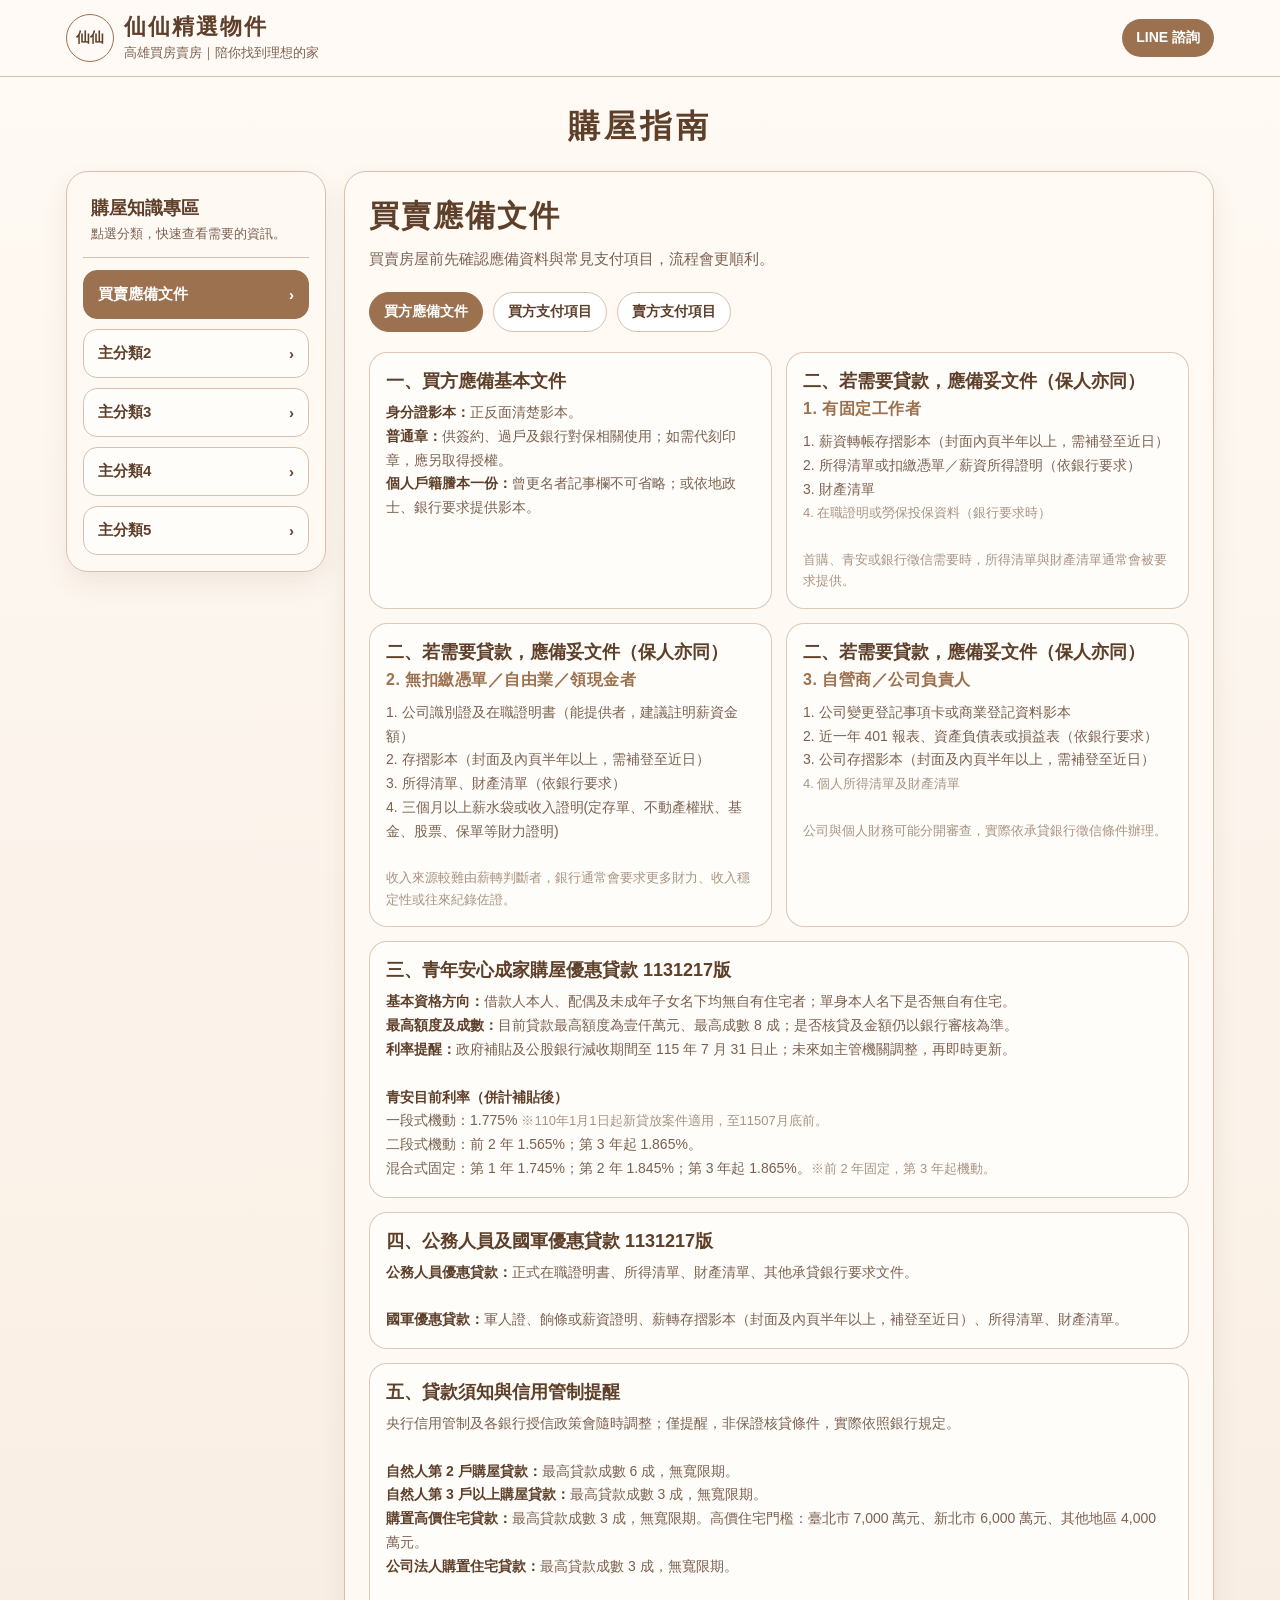
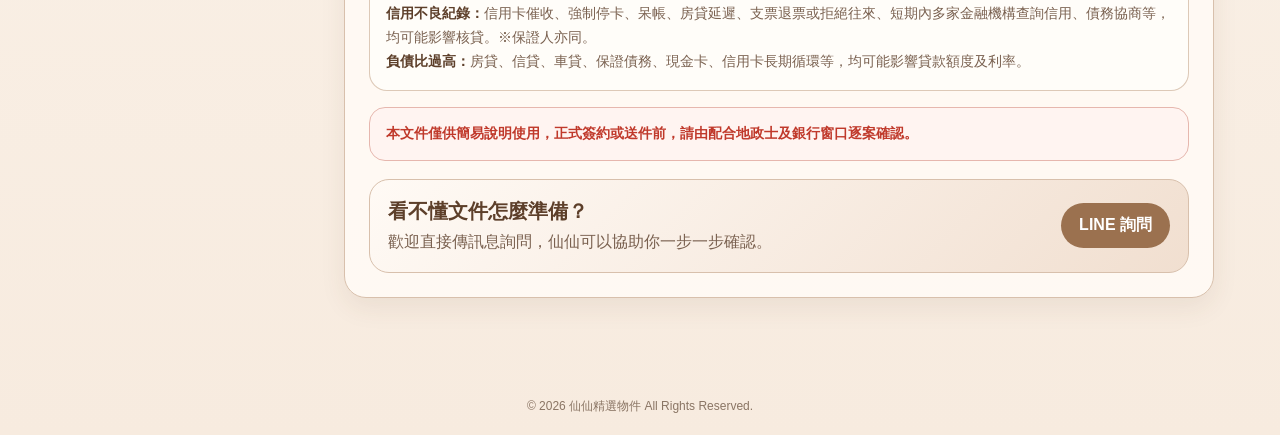
==== guide.html @ ce392d4c "Update guide.html" ====
<!DOCTYPE html>
<html lang="zh-Hant">
<head>
<meta charset="UTF-8">
<meta name="viewport" content="width=device-width, initial-scale=1.0">
<title>購屋指南｜仙仙精選物件</title>
<style>
:root{--bg:#fbf6ef;--card:#fffaf5;--brown:#5d3f2a;--coffee:#9b714f;--line:#d8c0ac;--muted:#7a6150}
*{box-sizing:border-box}html,body{margin:0;overflow-x:hidden}
body{background:linear-gradient(180deg,#fffaf4,#f7ebdf);color:var(--brown);font-family:-apple-system,BlinkMacSystemFont,"Noto Sans TC","PingFang TC","Microsoft JhengHei",sans-serif}
a{text-decoration:none;color:inherit}
.topbar{position:sticky;top:0;z-index:20;background:rgba(255,250,245,.94);backdrop-filter:blur(12px);border-bottom:1px solid var(--line)}
.topbar-inner{width:min(1180px,100%);margin:0 auto;padding:14px 16px;display:flex;align-items:center;justify-content:space-between;gap:12px}
.brand{display:flex;align-items:center;gap:10px;min-width:0}.logo{width:48px;height:48px;border:1px solid var(--coffee);border-radius:50%;display:grid;place-items:center;font-weight:900;font-size:14px;background:#fffaf5;flex:0 0 auto}
.brand h1{margin:0;font-size:22px;letter-spacing:2px;line-height:1.15;white-space:nowrap}.brand p{margin:4px 0 0;color:var(--muted);font-size:13px;white-space:nowrap;overflow:hidden;text-overflow:ellipsis}
.line-btn{background:var(--coffee);color:#fff;border-radius:999px;padding:10px 14px;font-weight:900;font-size:14px;white-space:nowrap}
.page{width:min(1180px,100%);margin:0 auto;padding:22px 16px 80px}.page-title{text-align:center;margin:6px 0 22px}.page-title span{color:var(--coffee);font-size:13px;letter-spacing:3px;font-weight:900}.page-title h2{margin:6px 0 0;font-size:32px;letter-spacing:4px}
.guide-layout{display:grid;grid-template-columns:260px 1fr;gap:18px;align-items:start}
.sidebar{position:sticky;top:86px;background:rgba(255,250,245,.92);border:1px solid var(--line);border-radius:22px;padding:16px;box-shadow:0 10px 26px rgba(93,63,42,.08)}
.sidebar-head{padding:8px 8px 14px;border-bottom:1px solid var(--line);margin-bottom:12px}.sidebar-head strong{display:block;font-size:18px;margin-bottom:4px}.sidebar-head small{color:var(--muted)}
.cat-list{display:grid;gap:10px}.cat-btn{border:1px solid var(--line);background:#fffdf9;color:var(--brown);padding:14px;border-radius:14px;font-weight:900;font-size:15px;text-align:left;display:flex;align-items:center;justify-content:space-between;cursor:pointer}.cat-btn.active{background:var(--coffee);color:#fff;border-color:var(--coffee)}
.mobile-cats{display:none;overflow-x:auto;gap:8px;padding-bottom:10px;margin-bottom:12px;scrollbar-width:none}.mobile-cats::-webkit-scrollbar{display:none}.mobile-cats .cat-btn{flex:0 0 auto;min-width:128px;justify-content:center;text-align:center;padding:12px;font-size:14px}
.content{background:rgba(255,250,245,.94);border:1px solid var(--line);border-radius:22px;padding:24px;box-shadow:0 10px 26px rgba(93,63,42,.08);min-height:560px}
.section-label{color:var(--coffee);font-weight:900;letter-spacing:2px;font-size:13px;margin-bottom:8px}.content h3{margin:0 0 8px;font-size:30px;letter-spacing:2px}.desc{margin:0 0 20px;color:var(--muted);line-height:1.8;font-size:15px}
.subtabs{display:flex;flex-wrap:wrap;gap:10px;margin:8px 0 20px}.subtab{border:1px solid var(--line);background:#fff;color:var(--brown);border-radius:999px;padding:10px 14px;font-weight:900;cursor:pointer;font-size:14px}.subtab.active{background:var(--coffee);color:#fff;border-color:var(--coffee)}
.panel{display:none}.panel.active{display:block}.doc-grid{display:grid;grid-template-columns:repeat(2,minmax(0,1fr));gap:14px}.doc-card{background:#fffdf9;border:1px solid rgba(216,192,172,.85);border-radius:18px;padding:16px}.doc-card h4{margin:0 0 8px;font-size:18px;display:flex;gap:8px;align-items:center}.doc-card p{margin:0;color:var(--muted);line-height:1.7;font-size:14px}
.hint{margin-top:16px;padding:14px 16px;background:#fff4ea;border:1px solid rgba(216,192,172,.9);border-radius:16px;color:#6d5140;line-height:1.7;font-size:14px}.empty{padding:80px 20px;text-align:center;color:var(--muted);border:1px dashed var(--line);border-radius:18px;background:rgba(255,255,255,.35)}.empty strong{display:block;color:var(--brown);font-size:22px;margin-bottom:8px}
.cta{margin-top:18px;display:grid;grid-template-columns:1fr auto;gap:14px;align-items:center;background:linear-gradient(135deg,#fffaf5,#f1dfd0);border:1px solid var(--line);border-radius:20px;padding:18px}.cta h4{margin:0 0 4px;font-size:20px}.cta p{margin:0;color:var(--muted);line-height:1.6}.cta a{background:var(--coffee);color:#fff;padding:12px 18px;border-radius:999px;font-weight:900;white-space:nowrap}
footer{text-align:center;color:#8a7564;font-size:12px;padding:20px 16px}
@media(max-width:760px){.topbar-inner{padding:12px 14px}.logo{width:44px;height:44px;font-size:13px}.brand h1{font-size:20px}.brand p{font-size:12px}.line-btn{font-size:13px;padding:9px 12px}.page{padding:18px 12px 70px}.page-title{margin-top:2px;margin-bottom:16px}.page-title h2{font-size:28px}.guide-layout{display:block}.sidebar{display:none}.mobile-cats{display:flex}.content{padding:18px;border-radius:20px;min-height:auto}.content h3{font-size:26px}.desc{font-size:14px;margin-bottom:16px}.subtabs{flex-wrap:nowrap;overflow-x:auto;scrollbar-width:none;padding-bottom:4px}.subtabs::-webkit-scrollbar{display:none}.subtab{flex:0 0 auto}.doc-grid{grid-template-columns:1fr;gap:10px}.doc-card{padding:14px}.doc-card h4{font-size:17px}.cta{grid-template-columns:1fr}.cta a{text-align:center}}
.mini-note{display:block;color:#8a7564;font-size:13px;line-height:1.6}.doc-card strong{color:var(--brown)}
.doc-card h5{
  margin:0 0 10px;
  font-size:16px;
  color:#9b714f;
  letter-spacing:.5px;
}
.full-card{
  grid-column:1 / -1;
}
.loan-card h4{
  margin-bottom:6px;
}
@media(max-width:760px){
  .full-card{
    grid-column:auto;
  }
}

.light-note{
  color:#a89382 !important;
  font-size:13px;
  line-height:1.65;
}
.red-warning{
  color:#c0392b !important;
  font-weight:900;
  background:#fff4f1;
  border-color:#e6b7ae !important;
}
.page-title h2{margin-top:0}
.center-card{
  text-align:center;
}
.center-card h4{
  justify-content:center;
}
</style>
</head>
<body>
<header class="topbar"><div class="topbar-inner"><a class="brand" href="index.html"><div class="logo">仙仙</div><div><h1>仙仙精選物件</h1><p>高雄買房賣房｜陪你找到理想的家</p></div></a><a class="line-btn" href="https://lin.ee/5v29GoQ" target="_blank">LINE 諮詢</a></div></header>
<main class="page">
<section class="page-title"><h2>購屋指南</h2></section>
<div class="mobile-cats" id="mobileCats"></div>
<div class="guide-layout">
<aside class="sidebar"><div class="sidebar-head"><strong>購屋知識專區</strong><small>點選分類，快速查看需要的資訊。</small></div><div class="cat-list" id="desktopCats"></div></aside>
<section class="content">
<h3 id="contentTitle">買賣應備文件</h3><p class="desc" id="contentDesc">買賣房屋前先確認應備資料與常見支付項目，流程會更順利。</p>
<div id="documentsContent">
<div class="subtabs"><button class="subtab active" data-sub="buyerDocs">買方應備文件</button><button class="subtab" data-sub="buyerPay">買方支付項目</button><button class="subtab" data-sub="sellerPay">賣方支付項目</button></div>
<div class="panel active" id="buyerDocs">
<div class="doc-grid">
<article class="doc-card"><h4>一、買方應備基本文件</h4><p><strong>身分證影本：</strong>正反面清楚影本。<br><strong>普通章：</strong>供簽約、過戶及銀行對保相關使用；如需代刻印章，應另取得授權。<br><strong>個人戶籍謄本一份：</strong>曾更名者記事欄不可省略；或依地政士、銀行要求提供影本。</p></article>

<article class="doc-card loan-card"><h4>二、若需要貸款，應備妥文件（保人亦同）</h4><h5>1. 有固定工作者</h5><p>1. 薪資轉帳存摺影本（封面內頁半年以上，需補登至近日）<br>2. 所得清單或扣繳憑單／薪資所得證明（依銀行要求）<br>3. 財產清單<br><span class="light-note">4. 在職證明或勞保投保資料（銀行要求時）</span><br><br><span class="mini-note light-note">首購、青安或銀行徵信需要時，所得清單與財產清單通常會被要求提供。</span></p></article>

<article class="doc-card loan-card"><h4>二、若需要貸款，應備妥文件（保人亦同）</h4><h5>2. 無扣繳憑單／自由業／領現金者</h5><p>1. 公司識別證及在職證明書（能提供者，建議註明薪資金額）<br>2. 存摺影本（封面及內頁半年以上，需補登至近日）<br>3. 所得清單、財產清單（依銀行要求）<br>4. 三個月以上薪水袋或收入證明(定存單、不動產權狀、基金、股票、保單等財力證明)<br><br><span class="mini-note light-note">收入來源較難由薪轉判斷者，銀行通常會要求更多財力、收入穩定性或往來紀錄佐證。</span></p></article>

<article class="doc-card loan-card"><h4>二、若需要貸款，應備妥文件（保人亦同）</h4><h5>3. 自營商／公司負責人</h5><p>1. 公司變更登記事項卡或商業登記資料影本<br>2. 近一年 401 報表、資產負債表或損益表（依銀行要求）<br>3. 公司存摺影本（封面及內頁半年以上，需補登至近日）<br><span class="light-note">4. 個人所得清單及財產清單</span><br><br><span class="mini-note light-note">公司與個人財務可能分開審查，實際依承貸銀行徵信條件辦理。</span></p></article>

<article class="doc-card full-card"><h4>三、青年安心成家購屋優惠貸款 1131217版</h4><p><strong>基本資格方向：</strong>借款人本人、配偶及未成年子女名下均無自有住宅者；單身本人名下是否無自有住宅。<br><strong>最高額度及成數：</strong>目前貸款最高額度為壹仟萬元、最高成數 8 成；是否核貸及金額仍以銀行審核為準。<br><strong>利率提醒：</strong>政府補貼及公股銀行減收期間至 115 年 7 月 31 日止；未來如主管機關調整，再即時更新。<br><br><strong>青安目前利率（併計補貼後）</strong><br>一段式機動：1.775% <span class="light-note">※110年1月1日起新貸放案件適用，至11507月底前。</span><br>二段式機動：前 2 年 1.565%；第 3 年起 1.865%。<br>混合式固定：第 1 年 1.745%；第 2 年 1.845%；第 3 年起 1.865%。<span class="light-note">※前 2 年固定，第 3 年起機動。</span></p></article>

<article class="doc-card full-card"><h4>四、公務人員及國軍優惠貸款 1131217版</h4><p><strong>公務人員優惠貸款：</strong>正式在職證明書、所得清單、財產清單、其他承貸銀行要求文件。<br><br><strong>國軍優惠貸款：</strong>軍人證、餉條或薪資證明、薪轉存摺影本（封面及內頁半年以上，補登至近日）、所得清單、財產清單。</p></article>

<article class="doc-card full-card"><h4>五、貸款須知與信用管制提醒</h4><p>央行信用管制及各銀行授信政策會隨時調整；僅提醒，非保證核貸條件，實際依照銀行規定。<br><br><strong>自然人第 2 戶購屋貸款：</strong>最高貸款成數 6 成，無寬限期。<br><strong>自然人第 3 戶以上購屋貸款：</strong>最高貸款成數 3 成，無寬限期。<br><strong>購置高價住宅貸款：</strong>最高貸款成數 3 成，無寬限期。高價住宅門檻：臺北市 7,000 萬元、新北市 6,000 萬元、其他地區 4,000 萬元。<br><strong>公司法人購置住宅貸款：</strong>最高貸款成數 3 成，無寬限期。<br><br><strong>信用不良紀錄：</strong>信用卡催收、強制停卡、呆帳、房貸延遲、支票退票或拒絕往來、短期內多家金融機構查詢信用、債務協商等，均可能影響核貸。※保證人亦同。<br><strong>負債比過高：</strong>房貸、信貸、車貸、保證債務、現金卡、信用卡長期循環等，均可能影響貸款額度及利率。</p></article>
</div>
<div class="hint red-warning">本文件僅供簡易說明使用，正式簽約或送件前，請由配合地政士及銀行窗口逐案確認。</div>
</div>
<div class="panel" id="buyerPay">
<div class="doc-grid">


<article class="doc-card"><h4>1. 契稅</h4><p>依建物核定契價 × 6% 計算。<br>土地部分如屬已課徵土地增值稅區域，免徵契稅；實際稅額以稅捐機關核定為準。</p></article>

<article class="doc-card"><h4>2. 簽約及過戶代書費</h4><p>簽約手續費：1,000 元。<br>過戶代書費：一筆土地、一棟建物 14,000 元。<br>土地每增加一筆加收 1,000 元；建物每增加一棟加收 2,000 元。<br><span class="light-note">房屋或土地坐落區段分屬不同地政事務所，代書費需另行計算。</span></p></article>

<article class="doc-card"><h4>3. 貸款相關費用</h4><p>若需辦理銀行貸款，銀行貸款手續費、徵信費、開辦費等依各銀行規定收取。<br>每筆抵押權設定代書費：5,000 元。<br><span class="light-note">抵押權設定規費、火險及地震險費用，依實際發生單據支付。</span></p></article>

<article class="doc-card"><h4>4. 地價稅分算</h4><p>交屋時通常依買賣契約約定，以交屋日或約定基準日按比例分算。<br>課稅地價 = 申報地價 × 面積 × 權利範圍。<br>地價稅額 = 課稅地價 × 適用稅率。<br><span class="light-note">一般地價稅稅率會依土地條件及稅捐機關核定計算；符合自用住宅用地條件者，得適用千分之二。實際稅額以稅單為準。</span></p></article>

<article class="doc-card"><h4>5. 房屋稅分算</h4><p>交屋時通常依買賣契約約定，以交屋日或約定基準日按比例分算。<br>房屋稅依房屋現值、使用情形及地方政府公告稅率計算。<br><span class="light-note">住家用房屋會因自住、出租申報租金達標、待銷、非自住等情形適用不同稅率；實際稅額以稅捐機關核發稅單為準。</span></p></article>

<article class="doc-card"><h4>6. 登記規費（不含書狀費）</h4><p>買賣登記規費 =（土地申報地價總額 + 建物核定契價）× 1/1000。<br>抵押權設定登記規費 = 抵押權設定金額 × 1/1000。<br><span class="light-note">例：土地申報地價總額 1,000,000 元，建物核定契價 372,100 元，抵押權設定金額 5,000,000 元，登記規費約為：（1,000,000 + 372,100 + 5,000,000）× 1/1000 = 6,372.1 元。書狀費及其他規費依地政機關實際核算為準。</span></p></article>

<article class="doc-card"><h4>7. 印花稅</h4><p>申辦不動產移轉登記使用之契據，依契據所載金額 × 1/1000 計算。<br><span class="light-note">例：土地移轉現值 6,000,000 元，建物移轉現值 372,100 元，印花稅約為：（6,000,000 + 372,100）× 1/1000 = 6,372.1 元。實際貼花或繳納方式及金額依稅捐機關認定為準。</span></p></article>

<article class="doc-card"><h4>8. 火險、地震險</h4><p>若買方以金融機構貸款購屋，通常需投保住宅火險及地震基本保險。<br><span class="light-note">保險金額、期間及保費依承貸銀行與保險公司規定辦理。</span></p></article>

<article class="doc-card"><h4>9. 公證費</h4><p>一般成屋買賣非必然需要公證。<br><span class="light-note">若買賣雙方另行約定辦理公證，依公證費用標準及契約約定負擔。</span></p></article>

<article class="doc-card"><h4>10. 工程受益費</h4><p>簽約前已公告徵收之工程受益費，原則由賣方負責繳納。<br>未到期之工程受益費，除買方願出具續繳承諾書外，原則由賣方繳清後辦理移轉登記。<br><span class="light-note">因為附近有公共工程的實施，使您的不動產受益，政府主觀認定您的不動產有因為工程之實施而增加價值，就會向土地所有權人徵收工程受益費。</span><br><span class="light-note">如契約另有約定，依買賣雙方約定辦理。</span></p></article>

<article class="doc-card"><h4>11. 實價登錄代辦服務費</h4><p>每一收件文號 1,000 元。<br><span class="light-note">此為委任代辦服務費，非政府固定規費；買賣雙方負擔方式依契約或委任約定辦理。</span></p></article>

<article class="doc-card"><h4>12. 仲介服務費</h4><p>依委託契約、買賣契約或雙方約定收取。<br>本表若採買方 2% 計算，應於相關契約文件明確約定。<br><span class="light-note">依法規精神，不動產經紀業應依實際成交價金及主管機關規定之報酬標準計收，並不得收取差價或其他未約定報酬。</span></p></article>

<article class="doc-card"><h4>13. 交屋後相關費用</h4><p>自交屋日或契約約定基準日起，水費、電費、瓦斯費、管理費、停車管理費、網路電話等通常由買方負擔。<br><span class="light-note">實際分算方式依買賣契約、社區規約及交屋結算單為準。</span></p></article>

<article class="doc-card full-card"><h4>附註</h4><p>1. 土地鑑界、複丈、建物測量等地政規費，依申請當時主管機關收費標準及地政機關核算為準；代辦費另依委任約定收取。<br>2. 以上項目為一般原則，若買賣雙方於契約中另有約定，依契約約定辦理。<br>3. 稅率、規費、貸款條件及承作規定可能因法令或政策調整而變動，正式簽約或送件前應再次確認。<br>4. 本文件僅供一般買賣流程與費用項目說明使用；正式簽約、送件、貸款、稅費及規費仍以買賣契約、主管機關、稅捐機關、地政機關、承貸銀行及地政士／代書確認為準。</p></article>
</div>

</div>
<div class="panel" id="sellerPay">
<div class="doc-grid">
<article class="doc-card"><h4>1. 土地增值稅</h4><p>依稅捐稽徵機關核定之土地增值稅稅額繳納。<br><span class="light-note">如遇跨年度公告土地現值調整，建議洽經紀業人員或地政士重新概算。</span><br>土地所有權移轉時，買賣雙方應於訂定契約之日起 30 日內申報土地移轉現值。<br><span class="light-note">自用住宅用地稅率、重購退稅、免徵或不課徵等優惠條件，依個案條件及稅捐機關認定為準。</span></p></article>

<article class="doc-card"><h4>2. 工程受益費</h4><p>簽約前已公告確定之工程受益費（含緩徵）原則由賣方繳納。<br>其有未到期之工程受益費，除買方願出具續繳承諾書外，原則由賣方負擔繳納；並於繳清費用後，或由買方承諾到期繳清後，辦理產權移轉登記手續。<br><span class="light-note">簡單說，因附近有公共工程實施，使不動產受益，主管機關依法認定不動產因工程實施而增加價值時，可能向直接受益之土地及改良物所有權人徵收工程受益費。</span></p></article>

<article class="doc-card"><h4>3. 交屋前相關費用</h4><p>交屋日前或契約約定基準日前之房屋稅、地價稅、水費、電費、瓦斯費、管理費、電話費、網路費、停車管理費等，通常由賣方負擔。<br>房屋稅、地價稅如需按比例分算，依買賣契約約定及稅捐機關核發稅單為準。<br><span class="light-note">實際結清項目與分算日期，請以交屋結算單及雙方契約約定確認。</span></p></article>

<article class="doc-card"><h4>4. 簽約手續費</h4><p>簽約手續費：1,000 元。<br><span class="light-note">如契約另有約定或個案另有特殊代辦事項，依實際約定辦理。</span></p></article>

<article class="doc-card"><h4>5. 抵押權塗銷</h4><p>抵押權塗銷代辦費：一順位 2,000 元。<br>如賣方原有房貸，應向原貸款銀行辦理清償及申請塗銷同意書等文件。<br><span class="light-note">提前清償是否產生違約金，依借款契約及原貸款銀行規定為準。</span></p></article>

<article class="doc-card"><h4>6. 實價登錄代辦服務費</h4><p>每一收件文號 1,000 元。<br><span class="light-note">此為委任代辦服務費，非政府固定規費；買賣雙方負擔方式依契約或委任約定辦理。</span></p></article>

<article class="doc-card full-card"><h4>7. 賣方所得稅（簡易區分）</h4><p><strong>房地合一稅：</strong>個人出售 105 年 1 月 1 日以後取得之房屋、土地，原則適用房地合一稅；通常應於完成所有權移轉登記日之次日起算 30 日內申報。<br><strong>舊制財產交易所得：</strong>非屬房地合一新制課稅範圍之房屋交易所得，於次年度綜合所得稅結算申報期間辦理。<br><strong>營利事業出售房屋土地：</strong>申報方式與個人不同，應依營利事業所得稅相關規定辦理。<br><span class="light-note">實際稅額、適用稅制、成本費用認列及優惠條件，建議另洽國稅局或會計師確認。</span></p></article>

<article class="doc-card"><h4>8. 房貸提前清償違約金</h4><p>若賣方有原貸款需提前清償，是否收取違約金及金額，依借款人與貸款銀行之約定條件辦理。<br><span class="light-note">清償流程、匯款期限及塗銷文件，建議於完稅或用印前先向銀行確認。</span></p></article>

<article class="doc-card"><h4>9. 仲介服務費</h4><p>依委託契約、買賣契約或雙方約定收取。<br>本表若採賣方按實際成交價格 4% 計算，應於相關契約文件明確約定。<br><span class="light-note">不動產經紀業收取報酬，買賣雙方合計不得超過實際成交價金 6%；並不得收取差價或其他未約定報酬。</span></p></article>

<article class="doc-card full-card"><h4>10. 其他個案費用</h4><p>如有繼承未辦、贈與移轉、共有物分割、印鑑證明、戶籍謄本、清償證明、權狀補發、建物測量、土地鑑界、占用排除或其他特殊事項，費用需另行估算。<br><span class="light-note">特殊案件建議於簽約前先由地政士／代書確認程序、文件及費用。</span></p></article>

<article class="doc-card full-card"><h4>附註</h4><p>1. 土地鑑界、複丈、建物測量等地政規費，依申請當時主管機關收費標準及地政機關核算為準；代辦費另依委任約定收取。<br>2. 以上賣方支付項目為一般原則，若買賣雙方於契約中另有約定，依契約約定辦理。<br>3. 稅率、規費、貸款清償條件及承作規定可能因法令、政策、銀行規範或個案條件而變動，正式簽約或送件前應再次確認。<br>4. 本文件僅供一般買賣流程與費用項目說明使用；正式簽約、送件、稅費、規費及代辦費仍以買賣契約、主管機關、稅捐機關、地政機關、銀行及地政士／代書確認為準。</p></article>
</div>
</div>
</div>
<div id="emptyContent" style="display:none;"><div class="empty"><strong id="emptyTitle">主分類</strong>此分類內容先保留空白，之後可再補上購屋流程、貸款試算、稅費說明或常見問題。</div></div>
<section class="cta"><div><h4>看不懂文件怎麼準備？</h4><p>歡迎直接傳訊息詢問，仙仙可以協助你一步一步確認。</p></div><a href="https://lin.ee/5v29GoQ" target="_blank">LINE 詢問</a></section>
</section></div></main>
<footer>© 2026 仙仙精選物件 All Rights Reserved.</footer>
<script>
const categories=[{id:"docs",label:"買賣應備文件",desc:"買賣房屋前先確認應備資料與常見支付項目，流程會更順利。"},{id:"cat2",label:"主分類2",desc:"此分類內容先保留空白，之後可依需求補上。"},{id:"cat3",label:"主分類3",desc:"此分類內容先保留空白，之後可依需求補上。"},{id:"cat4",label:"主分類4",desc:"此分類內容先保留空白，之後可依需求補上。"},{id:"cat5",label:"主分類5",desc:"此分類內容先保留空白，之後可依需求補上。"}];
const desktopCats=document.getElementById("desktopCats"),mobileCats=document.getElementById("mobileCats"),contentTitle=document.getElementById("contentTitle"),contentDesc=document.getElementById("contentDesc"),documentsContent=document.getElementById("documentsContent"),emptyContent=document.getElementById("emptyContent"),emptyTitle=document.getElementById("emptyTitle");
function renderCategoryButtons(){const html=categories.map((cat,i)=>`<button class="cat-btn ${i===0?"active":""}" data-cat="${cat.id}"><span>${cat.label}</span><span>›</span></button>`).join("");desktopCats.innerHTML=html;mobileCats.innerHTML=html;document.querySelectorAll(".cat-btn").forEach(btn=>btn.addEventListener("click",()=>switchCategory(btn.dataset.cat)))}
function switchCategory(id){const cat=categories.find(c=>c.id===id),index=categories.findIndex(c=>c.id===id);document.querySelectorAll(".cat-btn").forEach(btn=>btn.classList.toggle("active",btn.dataset.cat===id));contentTitle.textContent=cat.label;contentDesc.textContent=cat.desc;if(id==="docs"){documentsContent.style.display="block";emptyContent.style.display="none"}else{documentsContent.style.display="none";emptyContent.style.display="block";emptyTitle.textContent=cat.label}}
document.querySelectorAll(".subtab").forEach(btn=>btn.addEventListener("click",()=>{document.querySelectorAll(".subtab").forEach(b=>b.classList.remove("active"));document.querySelectorAll(".panel").forEach(p=>p.classList.remove("active"));btn.classList.add("active");document.getElementById(btn.dataset.sub).classList.add("active")}));
renderCategoryButtons();
</script>
</body></html>
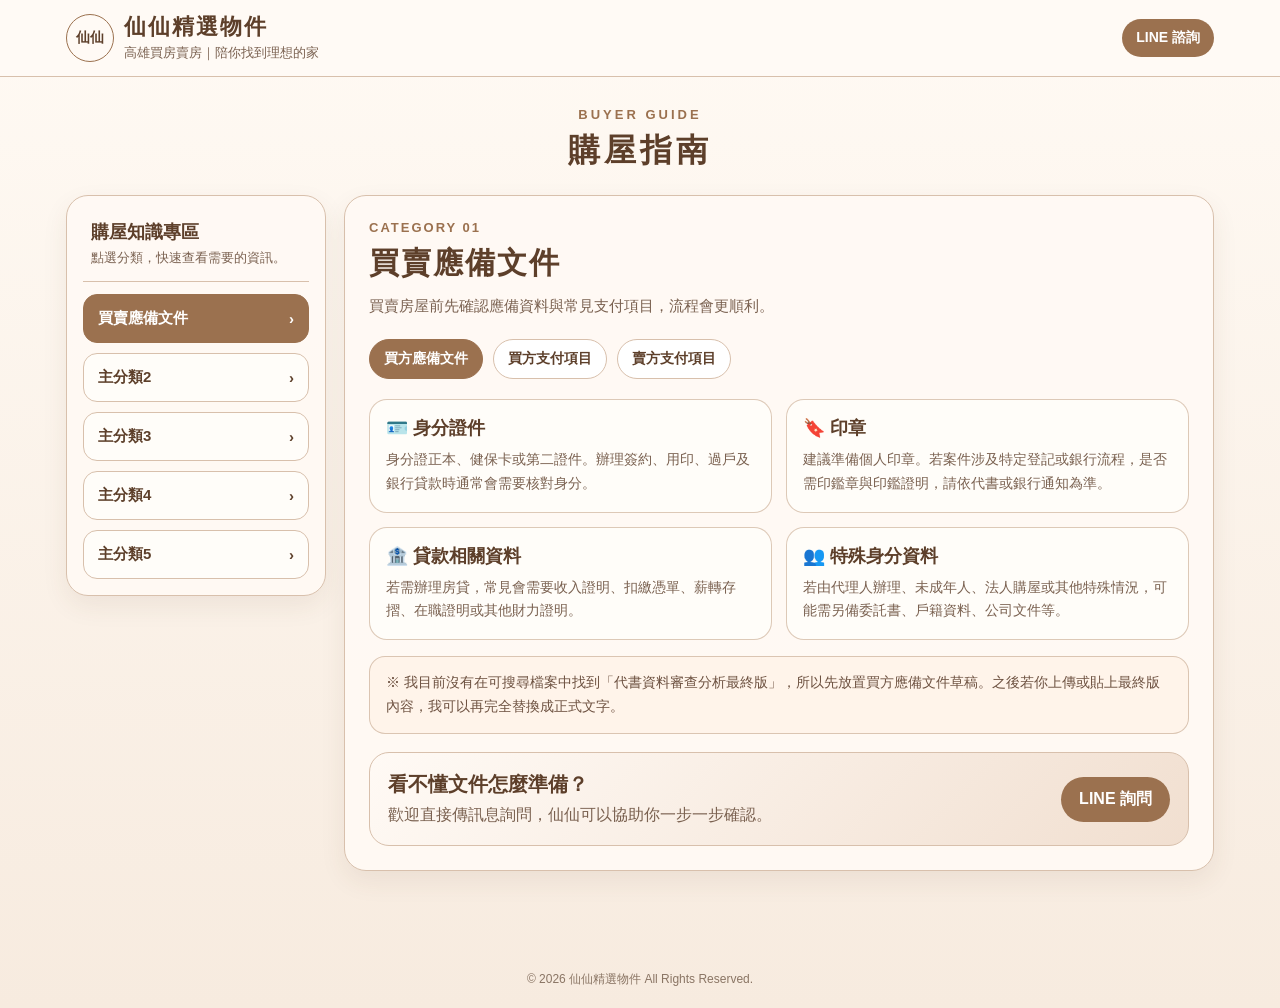
==== commit 0a3a83c4: "Add files via upload" ====
--- a/guide.html
+++ b/guide.html
@@ -28,133 +28,30 @@
 .cta{margin-top:18px;display:grid;grid-template-columns:1fr auto;gap:14px;align-items:center;background:linear-gradient(135deg,#fffaf5,#f1dfd0);border:1px solid var(--line);border-radius:20px;padding:18px}.cta h4{margin:0 0 4px;font-size:20px}.cta p{margin:0;color:var(--muted);line-height:1.6}.cta a{background:var(--coffee);color:#fff;padding:12px 18px;border-radius:999px;font-weight:900;white-space:nowrap}
 footer{text-align:center;color:#8a7564;font-size:12px;padding:20px 16px}
 @media(max-width:760px){.topbar-inner{padding:12px 14px}.logo{width:44px;height:44px;font-size:13px}.brand h1{font-size:20px}.brand p{font-size:12px}.line-btn{font-size:13px;padding:9px 12px}.page{padding:18px 12px 70px}.page-title{margin-top:2px;margin-bottom:16px}.page-title h2{font-size:28px}.guide-layout{display:block}.sidebar{display:none}.mobile-cats{display:flex}.content{padding:18px;border-radius:20px;min-height:auto}.content h3{font-size:26px}.desc{font-size:14px;margin-bottom:16px}.subtabs{flex-wrap:nowrap;overflow-x:auto;scrollbar-width:none;padding-bottom:4px}.subtabs::-webkit-scrollbar{display:none}.subtab{flex:0 0 auto}.doc-grid{grid-template-columns:1fr;gap:10px}.doc-card{padding:14px}.doc-card h4{font-size:17px}.cta{grid-template-columns:1fr}.cta a{text-align:center}}
-.mini-note{display:block;color:#8a7564;font-size:13px;line-height:1.6}.doc-card strong{color:var(--brown)}
-.doc-card h5{
-  margin:0 0 10px;
-  font-size:16px;
-  color:#9b714f;
-  letter-spacing:.5px;
-}
-.full-card{
-  grid-column:1 / -1;
-}
-.loan-card h4{
-  margin-bottom:6px;
-}
-@media(max-width:760px){
-  .full-card{
-    grid-column:auto;
-  }
-}
-
-.light-note{
-  color:#a89382 !important;
-  font-size:13px;
-  line-height:1.65;
-}
-.red-warning{
-  color:#c0392b !important;
-  font-weight:900;
-  background:#fff4f1;
-  border-color:#e6b7ae !important;
-}
-.page-title h2{margin-top:0}
-.center-card{
-  text-align:center;
-}
-.center-card h4{
-  justify-content:center;
-}
 </style>
 </head>
 <body>
 <header class="topbar"><div class="topbar-inner"><a class="brand" href="index.html"><div class="logo">仙仙</div><div><h1>仙仙精選物件</h1><p>高雄買房賣房｜陪你找到理想的家</p></div></a><a class="line-btn" href="https://lin.ee/5v29GoQ" target="_blank">LINE 諮詢</a></div></header>
 <main class="page">
-<section class="page-title"><h2>購屋指南</h2></section>
+<section class="page-title"><span>BUYER GUIDE</span><h2>購屋指南</h2></section>
 <div class="mobile-cats" id="mobileCats"></div>
 <div class="guide-layout">
 <aside class="sidebar"><div class="sidebar-head"><strong>購屋知識專區</strong><small>點選分類，快速查看需要的資訊。</small></div><div class="cat-list" id="desktopCats"></div></aside>
 <section class="content">
-<h3 id="contentTitle">買賣應備文件</h3><p class="desc" id="contentDesc">買賣房屋前先確認應備資料與常見支付項目，流程會更順利。</p>
+<div class="section-label" id="sectionLabel">CATEGORY 01</div><h3 id="contentTitle">買賣應備文件</h3><p class="desc" id="contentDesc">買賣房屋前先確認應備資料與常見支付項目，流程會更順利。</p>
 <div id="documentsContent">
 <div class="subtabs"><button class="subtab active" data-sub="buyerDocs">買方應備文件</button><button class="subtab" data-sub="buyerPay">買方支付項目</button><button class="subtab" data-sub="sellerPay">賣方支付項目</button></div>
 <div class="panel active" id="buyerDocs">
 <div class="doc-grid">
-<article class="doc-card"><h4>一、買方應備基本文件</h4><p><strong>身分證影本：</strong>正反面清楚影本。<br><strong>普通章：</strong>供簽約、過戶及銀行對保相關使用；如需代刻印章，應另取得授權。<br><strong>個人戶籍謄本一份：</strong>曾更名者記事欄不可省略；或依地政士、銀行要求提供影本。</p></article>
-
-<article class="doc-card loan-card"><h4>二、若需要貸款，應備妥文件（保人亦同）</h4><h5>1. 有固定工作者</h5><p>1. 薪資轉帳存摺影本（封面內頁半年以上，需補登至近日）<br>2. 所得清單或扣繳憑單／薪資所得證明（依銀行要求）<br>3. 財產清單<br><span class="light-note">4. 在職證明或勞保投保資料（銀行要求時）</span><br><br><span class="mini-note light-note">首購、青安或銀行徵信需要時，所得清單與財產清單通常會被要求提供。</span></p></article>
-
-<article class="doc-card loan-card"><h4>二、若需要貸款，應備妥文件（保人亦同）</h4><h5>2. 無扣繳憑單／自由業／領現金者</h5><p>1. 公司識別證及在職證明書（能提供者，建議註明薪資金額）<br>2. 存摺影本（封面及內頁半年以上，需補登至近日）<br>3. 所得清單、財產清單（依銀行要求）<br>4. 三個月以上薪水袋或收入證明(定存單、不動產權狀、基金、股票、保單等財力證明)<br><br><span class="mini-note light-note">收入來源較難由薪轉判斷者，銀行通常會要求更多財力、收入穩定性或往來紀錄佐證。</span></p></article>
-
-<article class="doc-card loan-card"><h4>二、若需要貸款，應備妥文件（保人亦同）</h4><h5>3. 自營商／公司負責人</h5><p>1. 公司變更登記事項卡或商業登記資料影本<br>2. 近一年 401 報表、資產負債表或損益表（依銀行要求）<br>3. 公司存摺影本（封面及內頁半年以上，需補登至近日）<br><span class="light-note">4. 個人所得清單及財產清單</span><br><br><span class="mini-note light-note">公司與個人財務可能分開審查，實際依承貸銀行徵信條件辦理。</span></p></article>
-
-<article class="doc-card full-card"><h4>三、青年安心成家購屋優惠貸款 1131217版</h4><p><strong>基本資格方向：</strong>借款人本人、配偶及未成年子女名下均無自有住宅者；單身本人名下是否無自有住宅。<br><strong>最高額度及成數：</strong>目前貸款最高額度為壹仟萬元、最高成數 8 成；是否核貸及金額仍以銀行審核為準。<br><strong>利率提醒：</strong>政府補貼及公股銀行減收期間至 115 年 7 月 31 日止；未來如主管機關調整，再即時更新。<br><br><strong>青安目前利率（併計補貼後）</strong><br>一段式機動：1.775% <span class="light-note">※110年1月1日起新貸放案件適用，至11507月底前。</span><br>二段式機動：前 2 年 1.565%；第 3 年起 1.865%。<br>混合式固定：第 1 年 1.745%；第 2 年 1.845%；第 3 年起 1.865%。<span class="light-note">※前 2 年固定，第 3 年起機動。</span></p></article>
-
-<article class="doc-card full-card"><h4>四、公務人員及國軍優惠貸款 1131217版</h4><p><strong>公務人員優惠貸款：</strong>正式在職證明書、所得清單、財產清單、其他承貸銀行要求文件。<br><br><strong>國軍優惠貸款：</strong>軍人證、餉條或薪資證明、薪轉存摺影本（封面及內頁半年以上，補登至近日）、所得清單、財產清單。</p></article>
-
-<article class="doc-card full-card"><h4>五、貸款須知與信用管制提醒</h4><p>央行信用管制及各銀行授信政策會隨時調整；僅提醒，非保證核貸條件，實際依照銀行規定。<br><br><strong>自然人第 2 戶購屋貸款：</strong>最高貸款成數 6 成，無寬限期。<br><strong>自然人第 3 戶以上購屋貸款：</strong>最高貸款成數 3 成，無寬限期。<br><strong>購置高價住宅貸款：</strong>最高貸款成數 3 成，無寬限期。高價住宅門檻：臺北市 7,000 萬元、新北市 6,000 萬元、其他地區 4,000 萬元。<br><strong>公司法人購置住宅貸款：</strong>最高貸款成數 3 成，無寬限期。<br><br><strong>信用不良紀錄：</strong>信用卡催收、強制停卡、呆帳、房貸延遲、支票退票或拒絕往來、短期內多家金融機構查詢信用、債務協商等，均可能影響核貸。※保證人亦同。<br><strong>負債比過高：</strong>房貸、信貸、車貸、保證債務、現金卡、信用卡長期循環等，均可能影響貸款額度及利率。</p></article>
+<article class="doc-card"><h4>🪪 身分證件</h4><p>身分證正本、健保卡或第二證件。辦理簽約、用印、過戶及銀行貸款時通常會需要核對身分。</p></article>
+<article class="doc-card"><h4>🔖 印章</h4><p>建議準備個人印章。若案件涉及特定登記或銀行流程，是否需印鑑章與印鑑證明，請依代書或銀行通知為準。</p></article>
+<article class="doc-card"><h4>🏦 貸款相關資料</h4><p>若需辦理房貸，常見會需要收入證明、扣繳憑單、薪轉存摺、在職證明或其他財力證明。</p></article>
+<article class="doc-card"><h4>👥 特殊身分資料</h4><p>若由代理人辦理、未成年人、法人購屋或其他特殊情況，可能需另備委託書、戶籍資料、公司文件等。</p></article>
 </div>
-<div class="hint red-warning">本文件僅供簡易說明使用，正式簽約或送件前，請由配合地政士及銀行窗口逐案確認。</div>
+<div class="hint">※ 我目前沒有在可搜尋檔案中找到「代書資料審查分析最終版」，所以先放置買方應備文件草稿。之後若你上傳或貼上最終版內容，我可以再完全替換成正式文字。</div>
 </div>
-<div class="panel" id="buyerPay">
-<div class="doc-grid">
-
-
-<article class="doc-card"><h4>1. 契稅</h4><p>依建物核定契價 × 6% 計算。<br>土地部分如屬已課徵土地增值稅區域，免徵契稅；實際稅額以稅捐機關核定為準。</p></article>
-
-<article class="doc-card"><h4>2. 簽約及過戶代書費</h4><p>簽約手續費：1,000 元。<br>過戶代書費：一筆土地、一棟建物 14,000 元。<br>土地每增加一筆加收 1,000 元；建物每增加一棟加收 2,000 元。<br><span class="light-note">房屋或土地坐落區段分屬不同地政事務所，代書費需另行計算。</span></p></article>
-
-<article class="doc-card"><h4>3. 貸款相關費用</h4><p>若需辦理銀行貸款，銀行貸款手續費、徵信費、開辦費等依各銀行規定收取。<br>每筆抵押權設定代書費：5,000 元。<br><span class="light-note">抵押權設定規費、火險及地震險費用，依實際發生單據支付。</span></p></article>
-
-<article class="doc-card"><h4>4. 地價稅分算</h4><p>交屋時通常依買賣契約約定，以交屋日或約定基準日按比例分算。<br>課稅地價 = 申報地價 × 面積 × 權利範圍。<br>地價稅額 = 課稅地價 × 適用稅率。<br><span class="light-note">一般地價稅稅率會依土地條件及稅捐機關核定計算；符合自用住宅用地條件者，得適用千分之二。實際稅額以稅單為準。</span></p></article>
-
-<article class="doc-card"><h4>5. 房屋稅分算</h4><p>交屋時通常依買賣契約約定，以交屋日或約定基準日按比例分算。<br>房屋稅依房屋現值、使用情形及地方政府公告稅率計算。<br><span class="light-note">住家用房屋會因自住、出租申報租金達標、待銷、非自住等情形適用不同稅率；實際稅額以稅捐機關核發稅單為準。</span></p></article>
-
-<article class="doc-card"><h4>6. 登記規費（不含書狀費）</h4><p>買賣登記規費 =（土地申報地價總額 + 建物核定契價）× 1/1000。<br>抵押權設定登記規費 = 抵押權設定金額 × 1/1000。<br><span class="light-note">例：土地申報地價總額 1,000,000 元，建物核定契價 372,100 元，抵押權設定金額 5,000,000 元，登記規費約為：（1,000,000 + 372,100 + 5,000,000）× 1/1000 = 6,372.1 元。書狀費及其他規費依地政機關實際核算為準。</span></p></article>
-
-<article class="doc-card"><h4>7. 印花稅</h4><p>申辦不動產移轉登記使用之契據，依契據所載金額 × 1/1000 計算。<br><span class="light-note">例：土地移轉現值 6,000,000 元，建物移轉現值 372,100 元，印花稅約為：（6,000,000 + 372,100）× 1/1000 = 6,372.1 元。實際貼花或繳納方式及金額依稅捐機關認定為準。</span></p></article>
-
-<article class="doc-card"><h4>8. 火險、地震險</h4><p>若買方以金融機構貸款購屋，通常需投保住宅火險及地震基本保險。<br><span class="light-note">保險金額、期間及保費依承貸銀行與保險公司規定辦理。</span></p></article>
-
-<article class="doc-card"><h4>9. 公證費</h4><p>一般成屋買賣非必然需要公證。<br><span class="light-note">若買賣雙方另行約定辦理公證，依公證費用標準及契約約定負擔。</span></p></article>
-
-<article class="doc-card"><h4>10. 工程受益費</h4><p>簽約前已公告徵收之工程受益費，原則由賣方負責繳納。<br>未到期之工程受益費，除買方願出具續繳承諾書外，原則由賣方繳清後辦理移轉登記。<br><span class="light-note">因為附近有公共工程的實施，使您的不動產受益，政府主觀認定您的不動產有因為工程之實施而增加價值，就會向土地所有權人徵收工程受益費。</span><br><span class="light-note">如契約另有約定，依買賣雙方約定辦理。</span></p></article>
-
-<article class="doc-card"><h4>11. 實價登錄代辦服務費</h4><p>每一收件文號 1,000 元。<br><span class="light-note">此為委任代辦服務費，非政府固定規費；買賣雙方負擔方式依契約或委任約定辦理。</span></p></article>
-
-<article class="doc-card"><h4>12. 仲介服務費</h4><p>依委託契約、買賣契約或雙方約定收取。<br>本表若採買方 2% 計算，應於相關契約文件明確約定。<br><span class="light-note">依法規精神，不動產經紀業應依實際成交價金及主管機關規定之報酬標準計收，並不得收取差價或其他未約定報酬。</span></p></article>
-
-<article class="doc-card"><h4>13. 交屋後相關費用</h4><p>自交屋日或契約約定基準日起，水費、電費、瓦斯費、管理費、停車管理費、網路電話等通常由買方負擔。<br><span class="light-note">實際分算方式依買賣契約、社區規約及交屋結算單為準。</span></p></article>
-
-<article class="doc-card full-card"><h4>附註</h4><p>1. 土地鑑界、複丈、建物測量等地政規費，依申請當時主管機關收費標準及地政機關核算為準；代辦費另依委任約定收取。<br>2. 以上項目為一般原則，若買賣雙方於契約中另有約定，依契約約定辦理。<br>3. 稅率、規費、貸款條件及承作規定可能因法令或政策調整而變動，正式簽約或送件前應再次確認。<br>4. 本文件僅供一般買賣流程與費用項目說明使用；正式簽約、送件、貸款、稅費及規費仍以買賣契約、主管機關、稅捐機關、地政機關、承貸銀行及地政士／代書確認為準。</p></article>
-</div>
-
-</div>
-<div class="panel" id="sellerPay">
-<div class="doc-grid">
-<article class="doc-card"><h4>1. 土地增值稅</h4><p>依稅捐稽徵機關核定之土地增值稅稅額繳納。<br><span class="light-note">如遇跨年度公告土地現值調整，建議洽經紀業人員或地政士重新概算。</span><br>土地所有權移轉時，買賣雙方應於訂定契約之日起 30 日內申報土地移轉現值。<br><span class="light-note">自用住宅用地稅率、重購退稅、免徵或不課徵等優惠條件，依個案條件及稅捐機關認定為準。</span></p></article>
-
-<article class="doc-card"><h4>2. 工程受益費</h4><p>簽約前已公告確定之工程受益費（含緩徵）原則由賣方繳納。<br>其有未到期之工程受益費，除買方願出具續繳承諾書外，原則由賣方負擔繳納；並於繳清費用後，或由買方承諾到期繳清後，辦理產權移轉登記手續。<br><span class="light-note">簡單說，因附近有公共工程實施，使不動產受益，主管機關依法認定不動產因工程實施而增加價值時，可能向直接受益之土地及改良物所有權人徵收工程受益費。</span></p></article>
-
-<article class="doc-card"><h4>3. 交屋前相關費用</h4><p>交屋日前或契約約定基準日前之房屋稅、地價稅、水費、電費、瓦斯費、管理費、電話費、網路費、停車管理費等，通常由賣方負擔。<br>房屋稅、地價稅如需按比例分算，依買賣契約約定及稅捐機關核發稅單為準。<br><span class="light-note">實際結清項目與分算日期，請以交屋結算單及雙方契約約定確認。</span></p></article>
-
-<article class="doc-card"><h4>4. 簽約手續費</h4><p>簽約手續費：1,000 元。<br><span class="light-note">如契約另有約定或個案另有特殊代辦事項，依實際約定辦理。</span></p></article>
-
-<article class="doc-card"><h4>5. 抵押權塗銷</h4><p>抵押權塗銷代辦費：一順位 2,000 元。<br>如賣方原有房貸，應向原貸款銀行辦理清償及申請塗銷同意書等文件。<br><span class="light-note">提前清償是否產生違約金，依借款契約及原貸款銀行規定為準。</span></p></article>
-
-<article class="doc-card"><h4>6. 實價登錄代辦服務費</h4><p>每一收件文號 1,000 元。<br><span class="light-note">此為委任代辦服務費，非政府固定規費；買賣雙方負擔方式依契約或委任約定辦理。</span></p></article>
-
-<article class="doc-card full-card"><h4>7. 賣方所得稅（簡易區分）</h4><p><strong>房地合一稅：</strong>個人出售 105 年 1 月 1 日以後取得之房屋、土地，原則適用房地合一稅；通常應於完成所有權移轉登記日之次日起算 30 日內申報。<br><strong>舊制財產交易所得：</strong>非屬房地合一新制課稅範圍之房屋交易所得，於次年度綜合所得稅結算申報期間辦理。<br><strong>營利事業出售房屋土地：</strong>申報方式與個人不同，應依營利事業所得稅相關規定辦理。<br><span class="light-note">實際稅額、適用稅制、成本費用認列及優惠條件，建議另洽國稅局或會計師確認。</span></p></article>
-
-<article class="doc-card"><h4>8. 房貸提前清償違約金</h4><p>若賣方有原貸款需提前清償，是否收取違約金及金額，依借款人與貸款銀行之約定條件辦理。<br><span class="light-note">清償流程、匯款期限及塗銷文件，建議於完稅或用印前先向銀行確認。</span></p></article>
-
-<article class="doc-card"><h4>9. 仲介服務費</h4><p>依委託契約、買賣契約或雙方約定收取。<br>本表若採賣方按實際成交價格 4% 計算，應於相關契約文件明確約定。<br><span class="light-note">不動產經紀業收取報酬，買賣雙方合計不得超過實際成交價金 6%；並不得收取差價或其他未約定報酬。</span></p></article>
-
-<article class="doc-card full-card"><h4>10. 其他個案費用</h4><p>如有繼承未辦、贈與移轉、共有物分割、印鑑證明、戶籍謄本、清償證明、權狀補發、建物測量、土地鑑界、占用排除或其他特殊事項，費用需另行估算。<br><span class="light-note">特殊案件建議於簽約前先由地政士／代書確認程序、文件及費用。</span></p></article>
-
-<article class="doc-card full-card"><h4>附註</h4><p>1. 土地鑑界、複丈、建物測量等地政規費，依申請當時主管機關收費標準及地政機關核算為準；代辦費另依委任約定收取。<br>2. 以上賣方支付項目為一般原則，若買賣雙方於契約中另有約定，依契約約定辦理。<br>3. 稅率、規費、貸款清償條件及承作規定可能因法令、政策、銀行規範或個案條件而變動，正式簽約或送件前應再次確認。<br>4. 本文件僅供一般買賣流程與費用項目說明使用；正式簽約、送件、稅費、規費及代辦費仍以買賣契約、主管機關、稅捐機關、地政機關、銀行及地政士／代書確認為準。</p></article>
-</div>
-</div>
+<div class="panel" id="buyerPay"><div class="empty"><strong>買方支付項目</strong>內容建置中，之後可放自備款、簽約款、用印款、完稅款、尾款、貸款相關費用等。</div></div>
+<div class="panel" id="sellerPay"><div class="empty"><strong>賣方支付項目</strong>內容建置中，之後可放仲介服務費、土地增值稅、塗銷費、履保費分攤等資訊。</div></div>
 </div>
 <div id="emptyContent" style="display:none;"><div class="empty"><strong id="emptyTitle">主分類</strong>此分類內容先保留空白，之後可再補上購屋流程、貸款試算、稅費說明或常見問題。</div></div>
 <section class="cta"><div><h4>看不懂文件怎麼準備？</h4><p>歡迎直接傳訊息詢問，仙仙可以協助你一步一步確認。</p></div><a href="https://lin.ee/5v29GoQ" target="_blank">LINE 詢問</a></section>
@@ -162,10 +59,10 @@
 <footer>© 2026 仙仙精選物件 All Rights Reserved.</footer>
 <script>
 const categories=[{id:"docs",label:"買賣應備文件",desc:"買賣房屋前先確認應備資料與常見支付項目，流程會更順利。"},{id:"cat2",label:"主分類2",desc:"此分類內容先保留空白，之後可依需求補上。"},{id:"cat3",label:"主分類3",desc:"此分類內容先保留空白，之後可依需求補上。"},{id:"cat4",label:"主分類4",desc:"此分類內容先保留空白，之後可依需求補上。"},{id:"cat5",label:"主分類5",desc:"此分類內容先保留空白，之後可依需求補上。"}];
-const desktopCats=document.getElementById("desktopCats"),mobileCats=document.getElementById("mobileCats"),contentTitle=document.getElementById("contentTitle"),contentDesc=document.getElementById("contentDesc"),documentsContent=document.getElementById("documentsContent"),emptyContent=document.getElementById("emptyContent"),emptyTitle=document.getElementById("emptyTitle");
+const desktopCats=document.getElementById("desktopCats"),mobileCats=document.getElementById("mobileCats"),contentTitle=document.getElementById("contentTitle"),contentDesc=document.getElementById("contentDesc"),sectionLabel=document.getElementById("sectionLabel"),documentsContent=document.getElementById("documentsContent"),emptyContent=document.getElementById("emptyContent"),emptyTitle=document.getElementById("emptyTitle");
 function renderCategoryButtons(){const html=categories.map((cat,i)=>`<button class="cat-btn ${i===0?"active":""}" data-cat="${cat.id}"><span>${cat.label}</span><span>›</span></button>`).join("");desktopCats.innerHTML=html;mobileCats.innerHTML=html;document.querySelectorAll(".cat-btn").forEach(btn=>btn.addEventListener("click",()=>switchCategory(btn.dataset.cat)))}
-function switchCategory(id){const cat=categories.find(c=>c.id===id),index=categories.findIndex(c=>c.id===id);document.querySelectorAll(".cat-btn").forEach(btn=>btn.classList.toggle("active",btn.dataset.cat===id));contentTitle.textContent=cat.label;contentDesc.textContent=cat.desc;if(id==="docs"){documentsContent.style.display="block";emptyContent.style.display="none"}else{documentsContent.style.display="none";emptyContent.style.display="block";emptyTitle.textContent=cat.label}}
+function switchCategory(id){const cat=categories.find(c=>c.id===id),index=categories.findIndex(c=>c.id===id);document.querySelectorAll(".cat-btn").forEach(btn=>btn.classList.toggle("active",btn.dataset.cat===id));sectionLabel.textContent=`CATEGORY ${String(index+1).padStart(2,"0")}`;contentTitle.textContent=cat.label;contentDesc.textContent=cat.desc;if(id==="docs"){documentsContent.style.display="block";emptyContent.style.display="none"}else{documentsContent.style.display="none";emptyContent.style.display="block";emptyTitle.textContent=cat.label}}
 document.querySelectorAll(".subtab").forEach(btn=>btn.addEventListener("click",()=>{document.querySelectorAll(".subtab").forEach(b=>b.classList.remove("active"));document.querySelectorAll(".panel").forEach(p=>p.classList.remove("active"));btn.classList.add("active");document.getElementById(btn.dataset.sub).classList.add("active")}));
 renderCategoryButtons();
 </script>
-</body></html>
+</body></html>
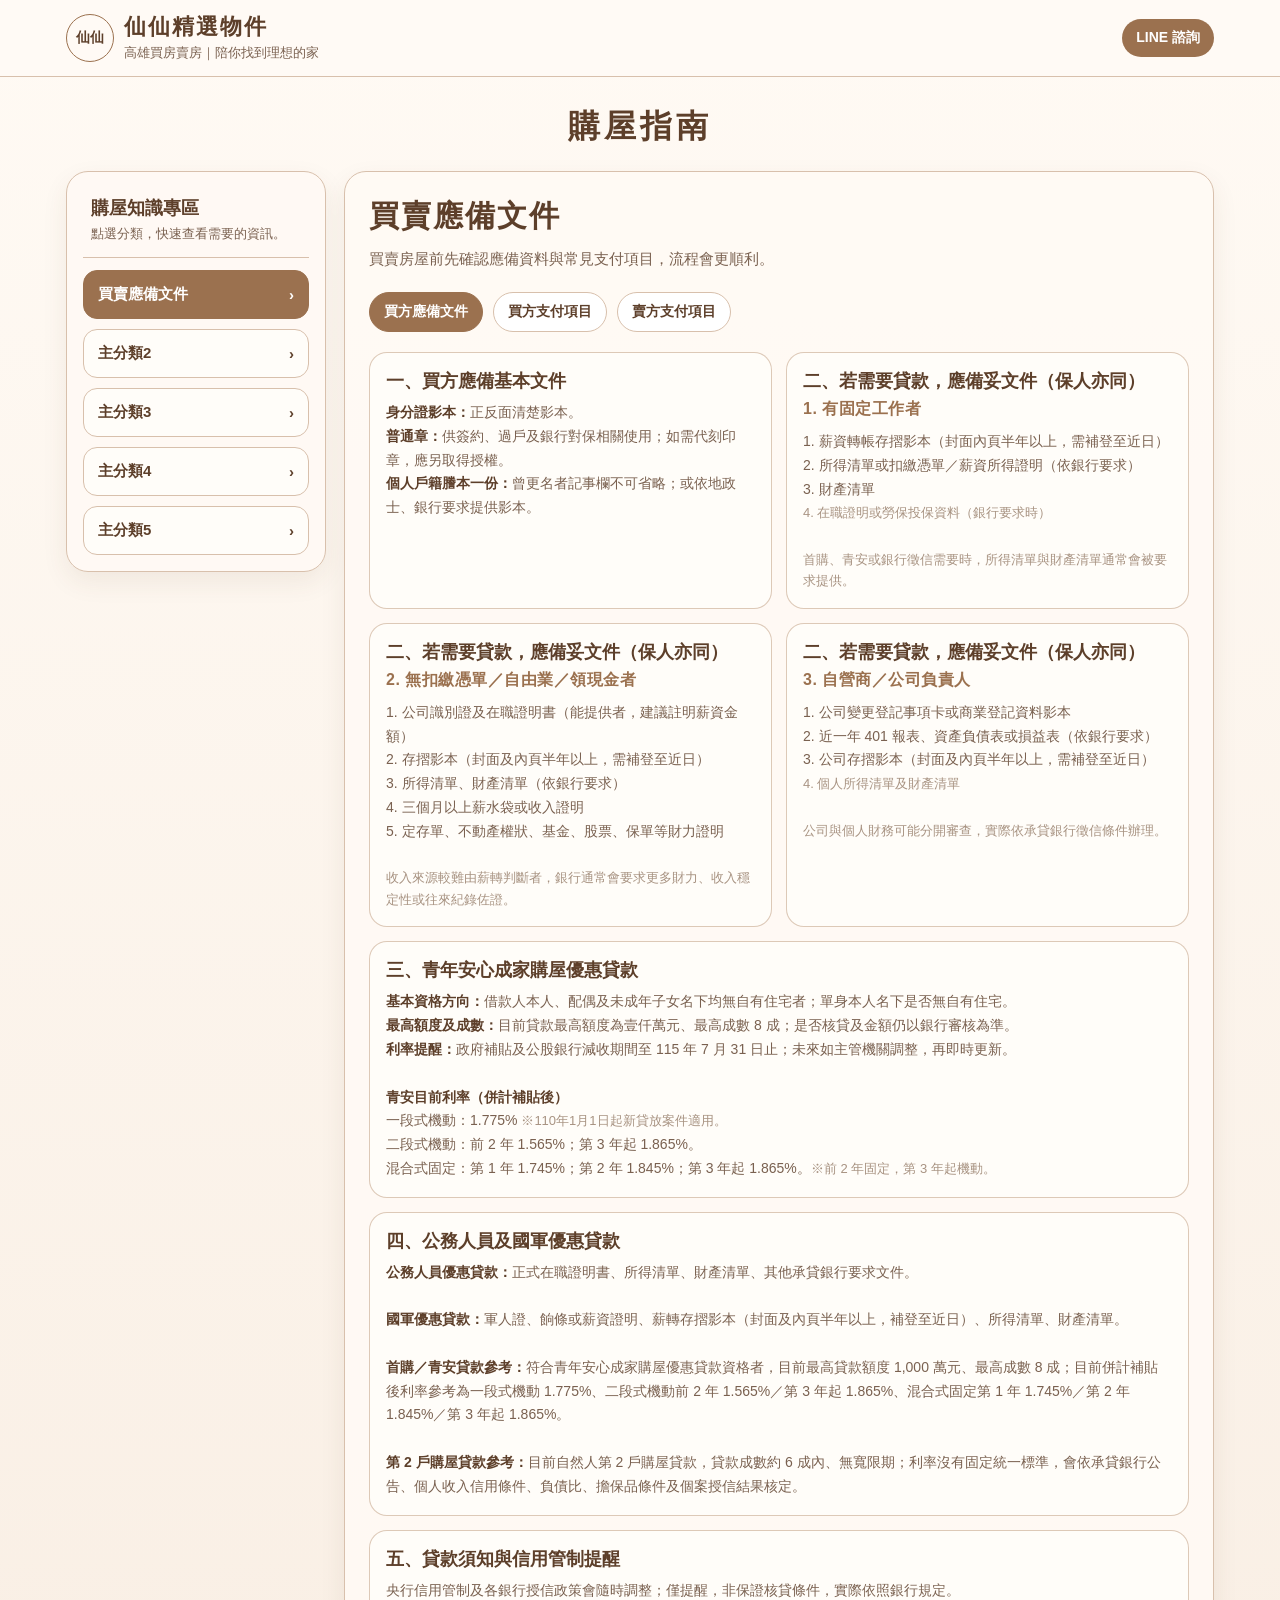
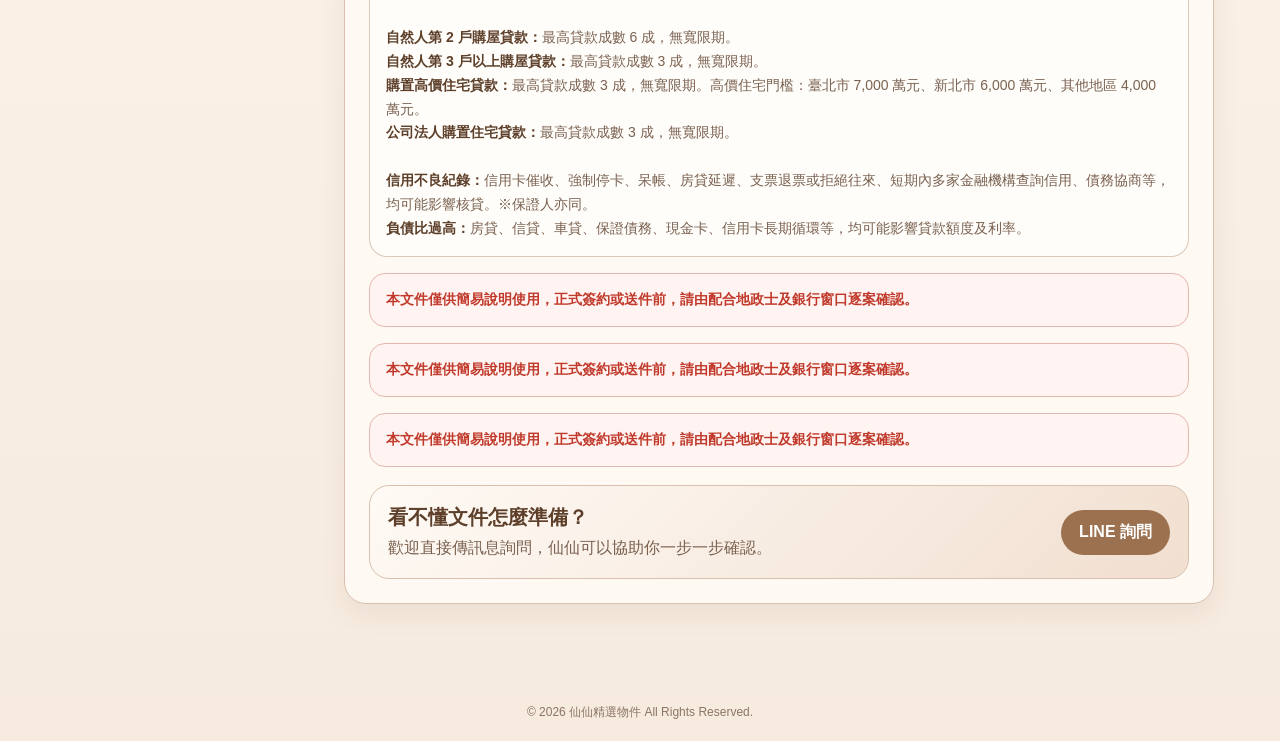
==== commit aa5126ca: "Add files via upload" ====
--- a/guide.html
+++ b/guide.html
@@ -28,30 +28,135 @@
 .cta{margin-top:18px;display:grid;grid-template-columns:1fr auto;gap:14px;align-items:center;background:linear-gradient(135deg,#fffaf5,#f1dfd0);border:1px solid var(--line);border-radius:20px;padding:18px}.cta h4{margin:0 0 4px;font-size:20px}.cta p{margin:0;color:var(--muted);line-height:1.6}.cta a{background:var(--coffee);color:#fff;padding:12px 18px;border-radius:999px;font-weight:900;white-space:nowrap}
 footer{text-align:center;color:#8a7564;font-size:12px;padding:20px 16px}
 @media(max-width:760px){.topbar-inner{padding:12px 14px}.logo{width:44px;height:44px;font-size:13px}.brand h1{font-size:20px}.brand p{font-size:12px}.line-btn{font-size:13px;padding:9px 12px}.page{padding:18px 12px 70px}.page-title{margin-top:2px;margin-bottom:16px}.page-title h2{font-size:28px}.guide-layout{display:block}.sidebar{display:none}.mobile-cats{display:flex}.content{padding:18px;border-radius:20px;min-height:auto}.content h3{font-size:26px}.desc{font-size:14px;margin-bottom:16px}.subtabs{flex-wrap:nowrap;overflow-x:auto;scrollbar-width:none;padding-bottom:4px}.subtabs::-webkit-scrollbar{display:none}.subtab{flex:0 0 auto}.doc-grid{grid-template-columns:1fr;gap:10px}.doc-card{padding:14px}.doc-card h4{font-size:17px}.cta{grid-template-columns:1fr}.cta a{text-align:center}}
+.mini-note{display:block;color:#8a7564;font-size:13px;line-height:1.6}.doc-card strong{color:var(--brown)}
+.doc-card h5{
+  margin:0 0 10px;
+  font-size:16px;
+  color:#9b714f;
+  letter-spacing:.5px;
+}
+.full-card{
+  grid-column:1 / -1;
+}
+.loan-card h4{
+  margin-bottom:6px;
+}
+@media(max-width:760px){
+  .full-card{
+    grid-column:auto;
+  }
+}
+
+.light-note{
+  color:#a89382 !important;
+  font-size:13px;
+  line-height:1.65;
+}
+.red-warning{
+  color:#c0392b !important;
+  font-weight:900;
+  background:#fff4f1;
+  border-color:#e6b7ae !important;
+}
+.page-title h2{margin-top:0}
+.center-card{
+  text-align:center;
+}
+.center-card h4{
+  justify-content:center;
+}
 </style>
 </head>
 <body>
 <header class="topbar"><div class="topbar-inner"><a class="brand" href="index.html"><div class="logo">仙仙</div><div><h1>仙仙精選物件</h1><p>高雄買房賣房｜陪你找到理想的家</p></div></a><a class="line-btn" href="https://lin.ee/5v29GoQ" target="_blank">LINE 諮詢</a></div></header>
 <main class="page">
-<section class="page-title"><span>BUYER GUIDE</span><h2>購屋指南</h2></section>
+<section class="page-title"><h2>購屋指南</h2></section>
 <div class="mobile-cats" id="mobileCats"></div>
 <div class="guide-layout">
 <aside class="sidebar"><div class="sidebar-head"><strong>購屋知識專區</strong><small>點選分類，快速查看需要的資訊。</small></div><div class="cat-list" id="desktopCats"></div></aside>
 <section class="content">
-<div class="section-label" id="sectionLabel">CATEGORY 01</div><h3 id="contentTitle">買賣應備文件</h3><p class="desc" id="contentDesc">買賣房屋前先確認應備資料與常見支付項目，流程會更順利。</p>
+<h3 id="contentTitle">買賣應備文件</h3><p class="desc" id="contentDesc">買賣房屋前先確認應備資料與常見支付項目，流程會更順利。</p>
 <div id="documentsContent">
 <div class="subtabs"><button class="subtab active" data-sub="buyerDocs">買方應備文件</button><button class="subtab" data-sub="buyerPay">買方支付項目</button><button class="subtab" data-sub="sellerPay">賣方支付項目</button></div>
 <div class="panel active" id="buyerDocs">
 <div class="doc-grid">
-<article class="doc-card"><h4>🪪 身分證件</h4><p>身分證正本、健保卡或第二證件。辦理簽約、用印、過戶及銀行貸款時通常會需要核對身分。</p></article>
-<article class="doc-card"><h4>🔖 印章</h4><p>建議準備個人印章。若案件涉及特定登記或銀行流程，是否需印鑑章與印鑑證明，請依代書或銀行通知為準。</p></article>
-<article class="doc-card"><h4>🏦 貸款相關資料</h4><p>若需辦理房貸，常見會需要收入證明、扣繳憑單、薪轉存摺、在職證明或其他財力證明。</p></article>
-<article class="doc-card"><h4>👥 特殊身分資料</h4><p>若由代理人辦理、未成年人、法人購屋或其他特殊情況，可能需另備委託書、戶籍資料、公司文件等。</p></article>
+<article class="doc-card"><h4>一、買方應備基本文件</h4><p><strong>身分證影本：</strong>正反面清楚影本。<br><strong>普通章：</strong>供簽約、過戶及銀行對保相關使用；如需代刻印章，應另取得授權。<br><strong>個人戶籍謄本一份：</strong>曾更名者記事欄不可省略；或依地政士、銀行要求提供影本。</p></article>
+
+<article class="doc-card loan-card"><h4>二、若需要貸款，應備妥文件（保人亦同）</h4><h5>1. 有固定工作者</h5><p>1. 薪資轉帳存摺影本（封面內頁半年以上，需補登至近日）<br>2. 所得清單或扣繳憑單／薪資所得證明（依銀行要求）<br>3. 財產清單<br><span class="light-note">4. 在職證明或勞保投保資料（銀行要求時）</span><br><br><span class="mini-note light-note">首購、青安或銀行徵信需要時，所得清單與財產清單通常會被要求提供。</span></p></article>
+
+<article class="doc-card loan-card"><h4>二、若需要貸款，應備妥文件（保人亦同）</h4><h5>2. 無扣繳憑單／自由業／領現金者</h5><p>1. 公司識別證及在職證明書（能提供者，建議註明薪資金額）<br>2. 存摺影本（封面及內頁半年以上，需補登至近日）<br>3. 所得清單、財產清單（依銀行要求）<br>4. 三個月以上薪水袋或收入證明<br>5. 定存單、不動產權狀、基金、股票、保單等財力證明<br><br><span class="mini-note light-note">收入來源較難由薪轉判斷者，銀行通常會要求更多財力、收入穩定性或往來紀錄佐證。</span></p></article>
+
+<article class="doc-card loan-card"><h4>二、若需要貸款，應備妥文件（保人亦同）</h4><h5>3. 自營商／公司負責人</h5><p>1. 公司變更登記事項卡或商業登記資料影本<br>2. 近一年 401 報表、資產負債表或損益表（依銀行要求）<br>3. 公司存摺影本（封面及內頁半年以上，需補登至近日）<br><span class="light-note">4. 個人所得清單及財產清單</span><br><br><span class="mini-note light-note">公司與個人財務可能分開審查，實際依承貸銀行徵信條件辦理。</span></p></article>
+
+<article class="doc-card full-card"><h4>三、青年安心成家購屋優惠貸款</h4><p><strong>基本資格方向：</strong>借款人本人、配偶及未成年子女名下均無自有住宅者；單身本人名下是否無自有住宅。<br><strong>最高額度及成數：</strong>目前貸款最高額度為壹仟萬元、最高成數 8 成；是否核貸及金額仍以銀行審核為準。<br><strong>利率提醒：</strong>政府補貼及公股銀行減收期間至 115 年 7 月 31 日止；未來如主管機關調整，再即時更新。<br><br><strong>青安目前利率（併計補貼後）</strong><br>一段式機動：1.775% <span class="light-note">※110年1月1日起新貸放案件適用。</span><br>二段式機動：前 2 年 1.565%；第 3 年起 1.865%。<br>混合式固定：第 1 年 1.745%；第 2 年 1.845%；第 3 年起 1.865%。<span class="light-note">※前 2 年固定，第 3 年起機動。</span></p></article>
+
+<article class="doc-card full-card"><h4>四、公務人員及國軍優惠貸款</h4><p><strong>公務人員優惠貸款：</strong>正式在職證明書、所得清單、財產清單、其他承貸銀行要求文件。<br><br><strong>國軍優惠貸款：</strong>軍人證、餉條或薪資證明、薪轉存摺影本（封面及內頁半年以上，補登至近日）、所得清單、財產清單。<br><br><strong>首購／青安貸款參考：</strong>符合青年安心成家購屋優惠貸款資格者，目前最高貸款額度 1,000 萬元、最高成數 8 成；目前併計補貼後利率參考為一段式機動 1.775%、二段式機動前 2 年 1.565%／第 3 年起 1.865%、混合式固定第 1 年 1.745%／第 2 年 1.845%／第 3 年起 1.865%。<br><br><strong>第 2 戶購屋貸款參考：</strong>目前自然人第 2 戶購屋貸款，貸款成數約 6 成內、無寬限期；利率沒有固定統一標準，會依承貸銀行公告、個人收入信用條件、負債比、擔保品條件及個案授信結果核定。</p></article>
+
+<article class="doc-card full-card"><h4>五、貸款須知與信用管制提醒</h4><p>央行信用管制及各銀行授信政策會隨時調整；僅提醒，非保證核貸條件，實際依照銀行規定。<br><br><strong>自然人第 2 戶購屋貸款：</strong>最高貸款成數 6 成，無寬限期。<br><strong>自然人第 3 戶以上購屋貸款：</strong>最高貸款成數 3 成，無寬限期。<br><strong>購置高價住宅貸款：</strong>最高貸款成數 3 成，無寬限期。高價住宅門檻：臺北市 7,000 萬元、新北市 6,000 萬元、其他地區 4,000 萬元。<br><strong>公司法人購置住宅貸款：</strong>最高貸款成數 3 成，無寬限期。<br><br><strong>信用不良紀錄：</strong>信用卡催收、強制停卡、呆帳、房貸延遲、支票退票或拒絕往來、短期內多家金融機構查詢信用、債務協商等，均可能影響核貸。※保證人亦同。<br><strong>負債比過高：</strong>房貸、信貸、車貸、保證債務、現金卡、信用卡長期循環等，均可能影響貸款額度及利率。</p></article>
 </div>
-<div class="hint">※ 我目前沒有在可搜尋檔案中找到「代書資料審查分析最終版」，所以先放置買方應備文件草稿。之後若你上傳或貼上最終版內容，我可以再完全替換成正式文字。</div>
+<div class="hint red-warning">本文件僅供簡易說明使用，正式簽約或送件前，請由配合地政士及銀行窗口逐案確認。</div>
 </div>
-<div class="panel" id="buyerPay"><div class="empty"><strong>買方支付項目</strong>內容建置中，之後可放自備款、簽約款、用印款、完稅款、尾款、貸款相關費用等。</div></div>
-<div class="panel" id="sellerPay"><div class="empty"><strong>賣方支付項目</strong>內容建置中，之後可放仲介服務費、土地增值稅、塗銷費、履保費分攤等資訊。</div></div>
+<div class="panel" id="buyerPay">
+<div class="doc-grid">
+
+
+<article class="doc-card"><h4>1. 契稅</h4><p>依建物核定契價 × 6% 計算。<br>土地部分如屬已課徵土地增值稅區域，免徵契稅；實際稅額以稅捐機關核定為準。</p></article>
+
+<article class="doc-card"><h4>2. 簽約及過戶代書費</h4><p>簽約手續費：1,000 元。<br>過戶代書費：一筆土地、一棟建物 14,000 元。<br>土地每增加一筆加收 1,000 元；建物每增加一棟加收 2,000 元。<br><span class="light-note">房屋或土地坐落區段分屬不同地政事務所，代書費需另行計算。</span></p></article>
+
+<article class="doc-card"><h4>3. 貸款相關費用</h4><p>若需辦理銀行貸款，銀行貸款手續費、徵信費、開辦費等依各銀行規定收取。<br>每筆抵押權設定代書費：5,000 元。<br><span class="light-note">抵押權設定規費、火險及地震險費用，依實際發生單據支付。</span></p></article>
+
+<article class="doc-card"><h4>4. 地價稅分算</h4><p>交屋時通常依買賣契約約定，以交屋日或約定基準日按比例分算。<br>課稅地價 = 申報地價 × 面積 × 權利範圍。<br>地價稅額 = 課稅地價 × 適用稅率。<br><span class="light-note">一般用地採累進稅率；符合自用住宅用地條件者，得適用千分之二。實際稅額以稅單為準。</span></p></article>
+
+<article class="doc-card"><h4>5. 房屋稅分算</h4><p>交屋時通常依買賣契約約定，以交屋日或約定基準日按比例分算。<br>房屋稅依房屋現值、使用情形及地方政府公告稅率計算。<br><span class="light-note">住家用房屋會因自住、出租申報租金達標、待銷、非自住等情形適用不同稅率；實際稅額以稅捐機關核發稅單為準。</span></p></article>
+
+<article class="doc-card"><h4>6. 登記規費（不含書狀費）</h4><p>買賣登記規費 =（土地申報地價總額 + 建物核定契價）× 1/1000。<br>抵押權設定登記規費 = 抵押權設定金額 × 1/1000。<br><span class="light-note">例：土地申報地價總額 1,000,000 元，建物核定契價 372,100 元，抵押權設定金額 5,000,000 元，登記規費約為：（1,000,000 + 372,100 + 5,000,000）× 1/1000 = 6,372.1 元。書狀費及其他規費依地政機關實際核算為準。</span></p></article>
+
+<article class="doc-card"><h4>7. 印花稅</h4><p>申辦不動產移轉登記使用之契據，依契據所載金額 × 1/1000 計算。<br><span class="light-note">例：土地移轉現值 6,000,000 元，建物移轉現值 372,100 元，印花稅約為：（6,000,000 + 372,100）× 1/1000 = 6,372.1 元。實際貼花或繳納方式及金額依稅捐機關認定為準。</span></p></article>
+
+<article class="doc-card"><h4>8. 火險、地震險</h4><p>若買方以金融機構貸款購屋，通常需投保住宅火險及地震基本保險。<br><span class="light-note">保險金額、期間及保費依承貸銀行與保險公司規定辦理。</span></p></article>
+
+<article class="doc-card"><h4>9. 公證費</h4><p>一般成屋買賣非必然需要公證。<br><span class="light-note">若買賣雙方另行約定辦理公證，依公證費用標準及契約約定負擔。</span></p></article>
+
+<article class="doc-card"><h4>10. 工程受益費</h4><p>簽約前已公告徵收之工程受益費，原則由賣方負責繳納。<br>未到期之工程受益費，除買方願出具續繳承諾書外，原則由賣方繳清後辦理移轉登記。<br><span class="light-note">因為附近有公共工程的實施，使您的不動產受益，政府主觀認定您的不動產有因為工程之實施而增加價值，就會向土地所有權人徵收工程受益費。</span><br><span class="light-note">如契約另有約定，依買賣雙方約定辦理。</span></p></article>
+
+<article class="doc-card"><h4>11. 實價登錄代辦服務費</h4><p>每一收件文號 1,000 元。<br><span class="light-note">此為委任代辦服務費，非政府固定規費；買賣雙方負擔方式依契約或委任約定辦理。</span></p></article>
+
+<article class="doc-card"><h4>12. 仲介服務費</h4><p>依委託契約、買賣契約或雙方約定收取。<br>本表若採買方 2% 計算，應於相關契約文件明確約定。<br><span class="light-note">依法規精神，不動產經紀業應依實際成交價金及主管機關規定之報酬標準計收，並不得收取差價或其他未約定報酬。</span></p></article>
+
+<article class="doc-card"><h4>13. 交屋後相關費用</h4><p>自交屋日或契約約定基準日起，水費、電費、瓦斯費、管理費、停車管理費、網路電話等通常由買方負擔。<br><span class="light-note">實際分算方式依買賣契約、社區規約及交屋結算單為準。</span></p></article>
+
+<article class="doc-card full-card"><h4>附註</h4><p>1. 土地鑑界、複丈、建物測量等地政規費，依申請當時主管機關收費標準及地政機關核算為準；代辦費另依委任約定收取。<br>2. 以上項目為一般原則，若買賣雙方於契約中另有約定，依契約約定辦理。<br>3. 稅率、規費、貸款條件及承作規定可能因法令或政策調整而變動，正式簽約或送件前應再次確認。<br>4. 本文件僅供一般買賣流程與費用項目說明使用；正式簽約、送件、貸款、稅費及規費仍以買賣契約、主管機關、稅捐機關、地政機關、承貸銀行及地政士／代書確認為準。</p></article>
+</div>
+
+</div>
+<div class="hint red-warning">本文件僅供簡易說明使用，正式簽約或送件前，請由配合地政士及銀行窗口逐案確認。</div>
+<div class="panel" id="sellerPay">
+<div class="doc-grid">
+<article class="doc-card"><h4>1. 土地增值稅</h4><p>依稅捐稽徵機關核定之土地增值稅稅額繳納。<br><span class="light-note">如遇跨年度公告土地現值調整，建議洽經紀業人員或地政士重新概算。</span><br>土地所有權移轉時，買賣雙方應於訂定契約之日起 30 日內申報土地移轉現值。<br><span class="light-note">自用住宅用地稅率、重購退稅、免徵或不課徵等優惠條件，依個案條件及稅捐機關認定為準。</span></p></article>
+
+<article class="doc-card"><h4>2. 工程受益費</h4><p>簽約前已公告確定之工程受益費（含緩徵）原則由賣方繳納。<br>其有未到期之工程受益費，除買方願出具續繳承諾書外，原則由賣方負擔繳納；並於繳清費用後，或由買方承諾到期繳清後，辦理產權移轉登記手續。<br><span class="light-note">簡單說，因附近有公共工程實施，使不動產受益，主管機關依法認定不動產因工程實施而增加價值時，可能向直接受益之土地及改良物所有權人徵收工程受益費。</span></p></article>
+
+<article class="doc-card"><h4>3. 交屋前相關費用</h4><p>交屋日前或契約約定基準日前之房屋稅、地價稅、水費、電費、瓦斯費、管理費、電話費、網路費、停車管理費等，通常由賣方負擔。<br>房屋稅、地價稅如需按比例分算，依買賣契約約定及稅捐機關核發稅單為準。<br><span class="light-note">實際結清項目與分算日期，請以交屋結算單及雙方契約約定確認。</span></p></article>
+
+<article class="doc-card"><h4>4. 簽約手續費</h4><p>簽約手續費：1,000 元。<br><span class="light-note">如契約另有約定或個案另有特殊代辦事項，依實際約定辦理。</span></p></article>
+
+<article class="doc-card"><h4>5. 抵押權塗銷</h4><p>抵押權塗銷代辦費：一順位 2,000 元。<br>如賣方原有房貸，應向原貸款銀行辦理清償及申請塗銷同意書等文件。<br><span class="light-note">提前清償是否產生違約金，依借款契約及原貸款銀行規定為準。</span></p></article>
+
+<article class="doc-card"><h4>6. 實價登錄代辦服務費</h4><p>每一收件文號 1,000 元。<br><span class="light-note">此為委任代辦服務費，非政府固定規費；買賣雙方負擔方式依契約或委任約定辦理。</span></p></article>
+
+<article class="doc-card full-card"><h4>7. 賣方所得稅（簡易區分）</h4><p><strong>房地合一稅：</strong>個人出售 105 年 1 月 1 日以後取得之房屋、土地，原則適用房地合一稅；通常應於完成所有權移轉登記日之次日起算 30 日內申報。<br><strong>舊制財產交易所得：</strong>非屬房地合一新制課稅範圍之房屋交易所得，於次年度綜合所得稅結算申報期間辦理。<br><strong>營利事業出售房屋土地：</strong>申報方式與個人不同，應依營利事業所得稅相關規定辦理。<br><span class="light-note">實際稅額、適用稅制、成本費用認列及優惠條件，建議另洽國稅局或會計師確認。</span></p></article>
+
+<article class="doc-card"><h4>8. 房貸提前清償違約金</h4><p>若賣方有原貸款需提前清償，是否收取違約金及金額，依借款人與貸款銀行之約定條件辦理。<br><span class="light-note">清償流程、匯款期限及塗銷文件，建議於完稅或用印前先向銀行確認。</span></p></article>
+
+<article class="doc-card"><h4>9. 仲介服務費</h4><p>依委託契約、買賣契約或雙方約定收取。<br>本表若採賣方按實際成交價格 4% 計算，應於相關契約文件明確約定。<br><span class="light-note">不動產經紀業收取報酬，買賣雙方合計不得超過實際成交價金 6%；並不得收取差價或其他未約定報酬。</span></p></article>
+
+<article class="doc-card full-card"><h4>10. 其他個案費用</h4><p>如有繼承未辦、贈與移轉、共有物分割、印鑑證明、戶籍謄本、清償證明、權狀補發、建物測量、土地鑑界、占用排除或其他特殊事項，費用需另行估算。<br><span class="light-note">特殊案件建議於簽約前先由地政士／代書確認程序、文件及費用。</span></p></article>
+
+<article class="doc-card full-card"><h4>附註</h4><p>1. 土地鑑界、複丈、建物測量等地政規費，依申請當時主管機關收費標準及地政機關核算為準；代辦費另依委任約定收取。<br>2. 以上賣方支付項目為一般原則，若買賣雙方於契約中另有約定，依契約約定辦理。<br>3. 稅率、規費、貸款清償條件及承作規定可能因法令、政策、銀行規範或個案條件而變動，正式簽約或送件前應再次確認。<br>4. 本文件僅供一般買賣流程與費用項目說明使用；正式簽約、送件、稅費、規費及代辦費仍以買賣契約、主管機關、稅捐機關、地政機關、銀行及地政士／代書確認為準。</p></article>
+</div>
+</div>
+<div class="hint red-warning">本文件僅供簡易說明使用，正式簽約或送件前，請由配合地政士及銀行窗口逐案確認。</div>
 </div>
 <div id="emptyContent" style="display:none;"><div class="empty"><strong id="emptyTitle">主分類</strong>此分類內容先保留空白，之後可再補上購屋流程、貸款試算、稅費說明或常見問題。</div></div>
 <section class="cta"><div><h4>看不懂文件怎麼準備？</h4><p>歡迎直接傳訊息詢問，仙仙可以協助你一步一步確認。</p></div><a href="https://lin.ee/5v29GoQ" target="_blank">LINE 詢問</a></section>
@@ -59,9 +164,9 @@
 <footer>© 2026 仙仙精選物件 All Rights Reserved.</footer>
 <script>
 const categories=[{id:"docs",label:"買賣應備文件",desc:"買賣房屋前先確認應備資料與常見支付項目，流程會更順利。"},{id:"cat2",label:"主分類2",desc:"此分類內容先保留空白，之後可依需求補上。"},{id:"cat3",label:"主分類3",desc:"此分類內容先保留空白，之後可依需求補上。"},{id:"cat4",label:"主分類4",desc:"此分類內容先保留空白，之後可依需求補上。"},{id:"cat5",label:"主分類5",desc:"此分類內容先保留空白，之後可依需求補上。"}];
-const desktopCats=document.getElementById("desktopCats"),mobileCats=document.getElementById("mobileCats"),contentTitle=document.getElementById("contentTitle"),contentDesc=document.getElementById("contentDesc"),sectionLabel=document.getElementById("sectionLabel"),documentsContent=document.getElementById("documentsContent"),emptyContent=document.getElementById("emptyContent"),emptyTitle=document.getElementById("emptyTitle");
+const desktopCats=document.getElementById("desktopCats"),mobileCats=document.getElementById("mobileCats"),contentTitle=document.getElementById("contentTitle"),contentDesc=document.getElementById("contentDesc"),documentsContent=document.getElementById("documentsContent"),emptyContent=document.getElementById("emptyContent"),emptyTitle=document.getElementById("emptyTitle");
 function renderCategoryButtons(){const html=categories.map((cat,i)=>`<button class="cat-btn ${i===0?"active":""}" data-cat="${cat.id}"><span>${cat.label}</span><span>›</span></button>`).join("");desktopCats.innerHTML=html;mobileCats.innerHTML=html;document.querySelectorAll(".cat-btn").forEach(btn=>btn.addEventListener("click",()=>switchCategory(btn.dataset.cat)))}
-function switchCategory(id){const cat=categories.find(c=>c.id===id),index=categories.findIndex(c=>c.id===id);document.querySelectorAll(".cat-btn").forEach(btn=>btn.classList.toggle("active",btn.dataset.cat===id));sectionLabel.textContent=`CATEGORY ${String(index+1).padStart(2,"0")}`;contentTitle.textContent=cat.label;contentDesc.textContent=cat.desc;if(id==="docs"){documentsContent.style.display="block";emptyContent.style.display="none"}else{documentsContent.style.display="none";emptyContent.style.display="block";emptyTitle.textContent=cat.label}}
+function switchCategory(id){const cat=categories.find(c=>c.id===id),index=categories.findIndex(c=>c.id===id);document.querySelectorAll(".cat-btn").forEach(btn=>btn.classList.toggle("active",btn.dataset.cat===id));contentTitle.textContent=cat.label;contentDesc.textContent=cat.desc;if(id==="docs"){documentsContent.style.display="block";emptyContent.style.display="none"}else{documentsContent.style.display="none";emptyContent.style.display="block";emptyTitle.textContent=cat.label}}
 document.querySelectorAll(".subtab").forEach(btn=>btn.addEventListener("click",()=>{document.querySelectorAll(".subtab").forEach(b=>b.classList.remove("active"));document.querySelectorAll(".panel").forEach(p=>p.classList.remove("active"));btn.classList.add("active");document.getElementById(btn.dataset.sub).classList.add("active")}));
 renderCategoryButtons();
 </script>
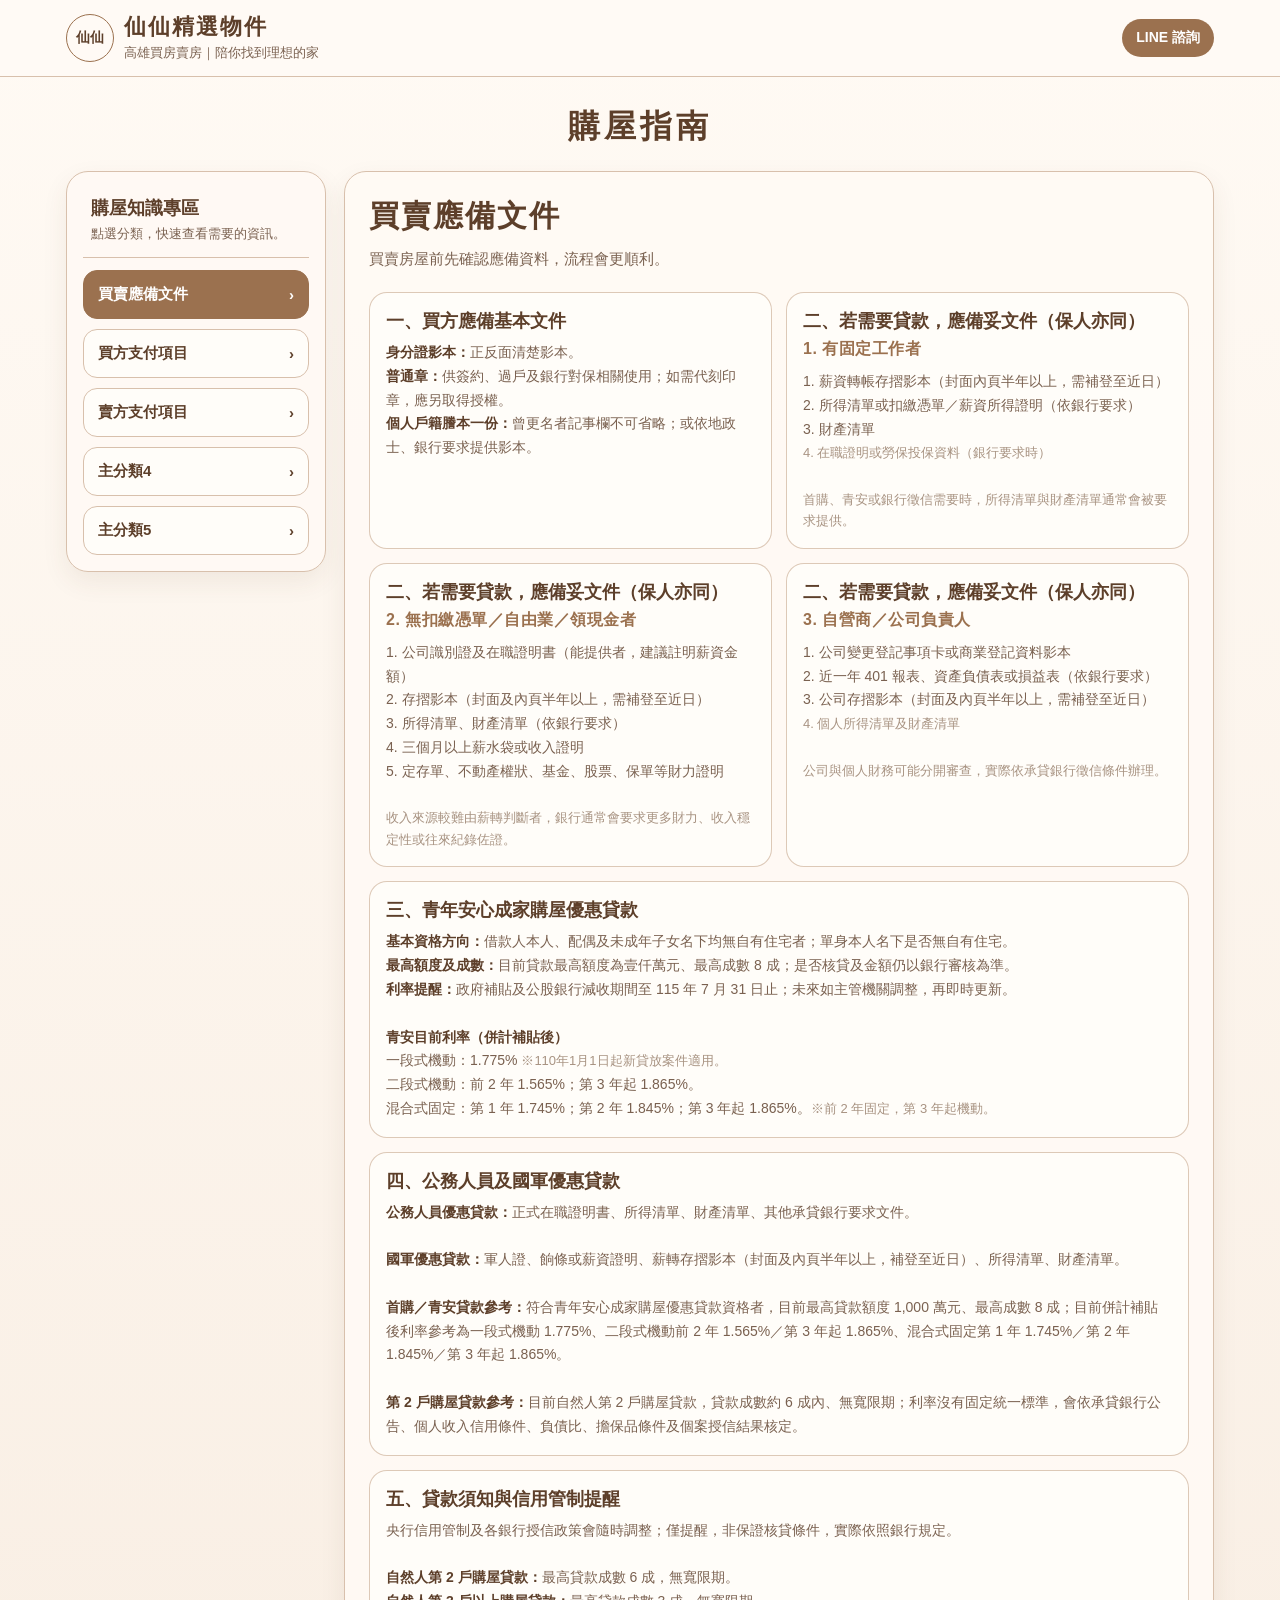
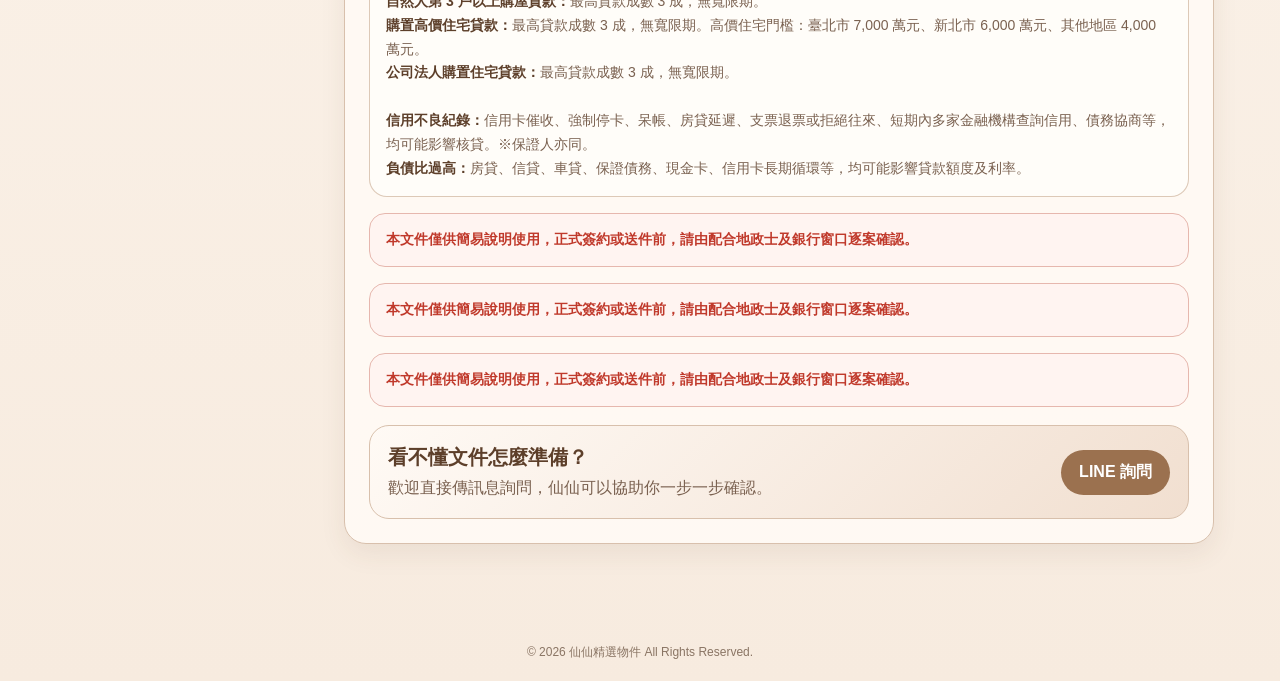
==== commit 85e48081: "Add files via upload" ====
--- a/guide.html
+++ b/guide.html
@@ -75,9 +75,9 @@
 <div class="guide-layout">
 <aside class="sidebar"><div class="sidebar-head"><strong>購屋知識專區</strong><small>點選分類，快速查看需要的資訊。</small></div><div class="cat-list" id="desktopCats"></div></aside>
 <section class="content">
-<h3 id="contentTitle">買賣應備文件</h3><p class="desc" id="contentDesc">買賣房屋前先確認應備資料與常見支付項目，流程會更順利。</p>
+<h3 id="contentTitle">買賣應備文件</h3><p class="desc" id="contentDesc">買賣房屋前先確認應備資料，流程會更順利。</p>
 <div id="documentsContent">
-<div class="subtabs"><button class="subtab active" data-sub="buyerDocs">買方應備文件</button><button class="subtab" data-sub="buyerPay">買方支付項目</button><button class="subtab" data-sub="sellerPay">賣方支付項目</button></div>
+
 <div class="panel active" id="buyerDocs">
 <div class="doc-grid">
 <article class="doc-card"><h4>一、買方應備基本文件</h4><p><strong>身分證影本：</strong>正反面清楚影本。<br><strong>普通章：</strong>供簽約、過戶及銀行對保相關使用；如需代刻印章，應另取得授權。<br><strong>個人戶籍謄本一份：</strong>曾更名者記事欄不可省略；或依地政士、銀行要求提供影本。</p></article>
@@ -163,11 +163,10 @@
 </section></div></main>
 <footer>© 2026 仙仙精選物件 All Rights Reserved.</footer>
 <script>
-const categories=[{id:"docs",label:"買賣應備文件",desc:"買賣房屋前先確認應備資料與常見支付項目，流程會更順利。"},{id:"cat2",label:"主分類2",desc:"此分類內容先保留空白，之後可依需求補上。"},{id:"cat3",label:"主分類3",desc:"此分類內容先保留空白，之後可依需求補上。"},{id:"cat4",label:"主分類4",desc:"此分類內容先保留空白，之後可依需求補上。"},{id:"cat5",label:"主分類5",desc:"此分類內容先保留空白，之後可依需求補上。"}];
+const categories=[{id:"docs",label:"買賣應備文件",desc:"買賣房屋前先確認應備資料，流程會更順利。"},{id:"buyerPayCat",label:"買方支付項目",desc:"買方常見支付項目與費用說明，實際金額仍依契約、機關與地政士確認為準。"},{id:"sellerPayCat",label:"賣方支付項目",desc:"賣方常見支付項目與費用說明，實際金額仍依契約、機關與地政士確認為準。"},{id:"cat4",label:"主分類4",desc:"此分類內容先保留空白，之後可依需求補上。"},{id:"cat5",label:"主分類5",desc:"此分類內容先保留空白，之後可依需求補上。"}];
 const desktopCats=document.getElementById("desktopCats"),mobileCats=document.getElementById("mobileCats"),contentTitle=document.getElementById("contentTitle"),contentDesc=document.getElementById("contentDesc"),documentsContent=document.getElementById("documentsContent"),emptyContent=document.getElementById("emptyContent"),emptyTitle=document.getElementById("emptyTitle");
 function renderCategoryButtons(){const html=categories.map((cat,i)=>`<button class="cat-btn ${i===0?"active":""}" data-cat="${cat.id}"><span>${cat.label}</span><span>›</span></button>`).join("");desktopCats.innerHTML=html;mobileCats.innerHTML=html;document.querySelectorAll(".cat-btn").forEach(btn=>btn.addEventListener("click",()=>switchCategory(btn.dataset.cat)))}
-function switchCategory(id){const cat=categories.find(c=>c.id===id),index=categories.findIndex(c=>c.id===id);document.querySelectorAll(".cat-btn").forEach(btn=>btn.classList.toggle("active",btn.dataset.cat===id));contentTitle.textContent=cat.label;contentDesc.textContent=cat.desc;if(id==="docs"){documentsContent.style.display="block";emptyContent.style.display="none"}else{documentsContent.style.display="none";emptyContent.style.display="block";emptyTitle.textContent=cat.label}}
-document.querySelectorAll(".subtab").forEach(btn=>btn.addEventListener("click",()=>{document.querySelectorAll(".subtab").forEach(b=>b.classList.remove("active"));document.querySelectorAll(".panel").forEach(p=>p.classList.remove("active"));btn.classList.add("active");document.getElementById(btn.dataset.sub).classList.add("active")}));
+function switchCategory(id){const cat=categories.find(c=>c.id===id),index=categories.findIndex(c=>c.id===id);document.querySelectorAll(".cat-btn").forEach(btn=>btn.classList.toggle("active",btn.dataset.cat===id));contentTitle.textContent=cat.label;contentDesc.textContent=cat.desc;document.querySelectorAll(".panel").forEach(p=>p.classList.remove("active"));documentsContent.style.display="block";emptyContent.style.display="none";if(id==="docs"){document.getElementById("buyerDocs").classList.add("active")}else if(id==="buyerPayCat"){document.getElementById("buyerPay").classList.add("active")}else if(id==="sellerPayCat"){document.getElementById("sellerPay").classList.add("active")}else{documentsContent.style.display="none";emptyContent.style.display="block";emptyTitle.textContent=cat.label}}
 renderCategoryButtons();
 </script>
 </body></html>
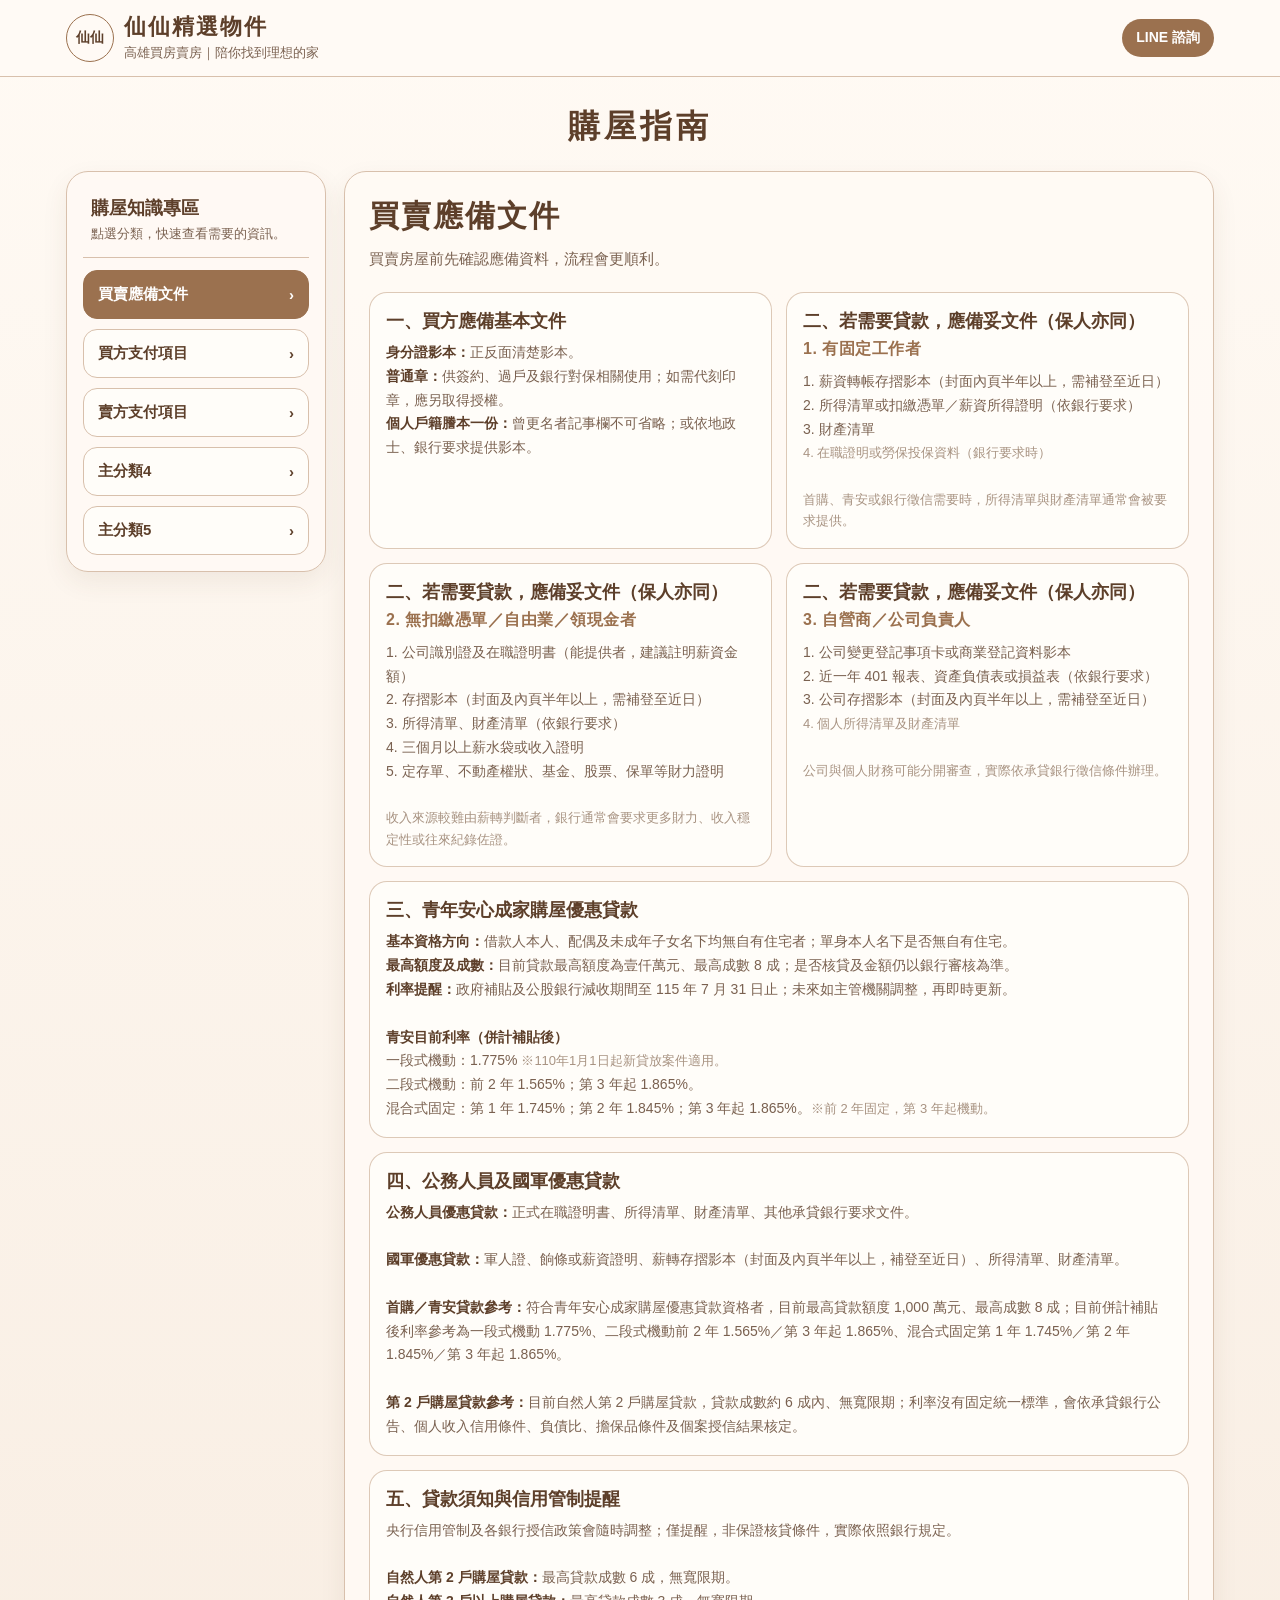
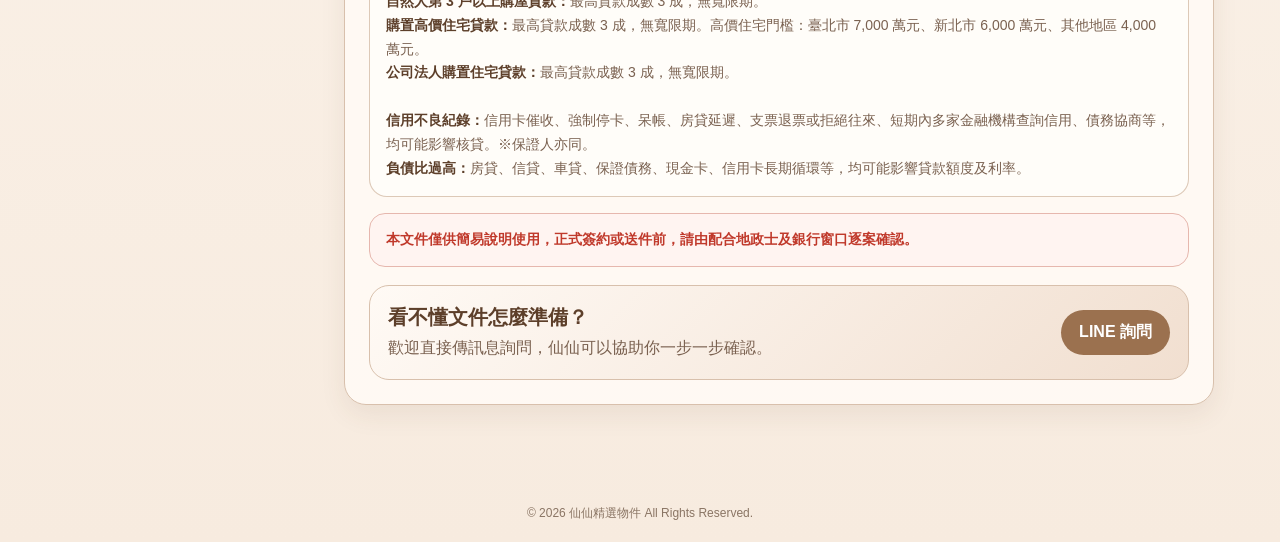
==== commit c16e3df8: "Add files via upload" ====
--- a/guide.html
+++ b/guide.html
@@ -94,7 +94,6 @@
 
 <article class="doc-card full-card"><h4>五、貸款須知與信用管制提醒</h4><p>央行信用管制及各銀行授信政策會隨時調整；僅提醒，非保證核貸條件，實際依照銀行規定。<br><br><strong>自然人第 2 戶購屋貸款：</strong>最高貸款成數 6 成，無寬限期。<br><strong>自然人第 3 戶以上購屋貸款：</strong>最高貸款成數 3 成，無寬限期。<br><strong>購置高價住宅貸款：</strong>最高貸款成數 3 成，無寬限期。高價住宅門檻：臺北市 7,000 萬元、新北市 6,000 萬元、其他地區 4,000 萬元。<br><strong>公司法人購置住宅貸款：</strong>最高貸款成數 3 成，無寬限期。<br><br><strong>信用不良紀錄：</strong>信用卡催收、強制停卡、呆帳、房貸延遲、支票退票或拒絕往來、短期內多家金融機構查詢信用、債務協商等，均可能影響核貸。※保證人亦同。<br><strong>負債比過高：</strong>房貸、信貸、車貸、保證債務、現金卡、信用卡長期循環等，均可能影響貸款額度及利率。</p></article>
 </div>
-<div class="hint red-warning">本文件僅供簡易說明使用，正式簽約或送件前，請由配合地政士及銀行窗口逐案確認。</div>
 </div>
 <div class="panel" id="buyerPay">
 <div class="doc-grid">
@@ -130,7 +129,6 @@
 </div>
 
 </div>
-<div class="hint red-warning">本文件僅供簡易說明使用，正式簽約或送件前，請由配合地政士及銀行窗口逐案確認。</div>
 <div class="panel" id="sellerPay">
 <div class="doc-grid">
 <article class="doc-card"><h4>1. 土地增值稅</h4><p>依稅捐稽徵機關核定之土地增值稅稅額繳納。<br><span class="light-note">如遇跨年度公告土地現值調整，建議洽經紀業人員或地政士重新概算。</span><br>土地所有權移轉時，買賣雙方應於訂定契約之日起 30 日內申報土地移轉現值。<br><span class="light-note">自用住宅用地稅率、重購退稅、免徵或不課徵等優惠條件，依個案條件及稅捐機關認定為準。</span></p></article>
@@ -156,17 +154,17 @@
 <article class="doc-card full-card"><h4>附註</h4><p>1. 土地鑑界、複丈、建物測量等地政規費，依申請當時主管機關收費標準及地政機關核算為準；代辦費另依委任約定收取。<br>2. 以上賣方支付項目為一般原則，若買賣雙方於契約中另有約定，依契約約定辦理。<br>3. 稅率、規費、貸款清償條件及承作規定可能因法令、政策、銀行規範或個案條件而變動，正式簽約或送件前應再次確認。<br>4. 本文件僅供一般買賣流程與費用項目說明使用；正式簽約、送件、稅費、規費及代辦費仍以買賣契約、主管機關、稅捐機關、地政機關、銀行及地政士／代書確認為準。</p></article>
 </div>
 </div>
-<div class="hint red-warning">本文件僅供簡易說明使用，正式簽約或送件前，請由配合地政士及銀行窗口逐案確認。</div>
 </div>
+<div id="globalWarning" class="hint red-warning">本文件僅供簡易說明使用，正式簽約或送件前，請由配合地政士及銀行窗口逐案確認。</div>
 <div id="emptyContent" style="display:none;"><div class="empty"><strong id="emptyTitle">主分類</strong>此分類內容先保留空白，之後可再補上購屋流程、貸款試算、稅費說明或常見問題。</div></div>
 <section class="cta"><div><h4>看不懂文件怎麼準備？</h4><p>歡迎直接傳訊息詢問，仙仙可以協助你一步一步確認。</p></div><a href="https://lin.ee/5v29GoQ" target="_blank">LINE 詢問</a></section>
 </section></div></main>
 <footer>© 2026 仙仙精選物件 All Rights Reserved.</footer>
 <script>
 const categories=[{id:"docs",label:"買賣應備文件",desc:"買賣房屋前先確認應備資料，流程會更順利。"},{id:"buyerPayCat",label:"買方支付項目",desc:"買方常見支付項目與費用說明，實際金額仍依契約、機關與地政士確認為準。"},{id:"sellerPayCat",label:"賣方支付項目",desc:"賣方常見支付項目與費用說明，實際金額仍依契約、機關與地政士確認為準。"},{id:"cat4",label:"主分類4",desc:"此分類內容先保留空白，之後可依需求補上。"},{id:"cat5",label:"主分類5",desc:"此分類內容先保留空白，之後可依需求補上。"}];
-const desktopCats=document.getElementById("desktopCats"),mobileCats=document.getElementById("mobileCats"),contentTitle=document.getElementById("contentTitle"),contentDesc=document.getElementById("contentDesc"),documentsContent=document.getElementById("documentsContent"),emptyContent=document.getElementById("emptyContent"),emptyTitle=document.getElementById("emptyTitle");
+const desktopCats=document.getElementById("desktopCats"),mobileCats=document.getElementById("mobileCats"),contentTitle=document.getElementById("contentTitle"),contentDesc=document.getElementById("contentDesc"),documentsContent=document.getElementById("documentsContent"),emptyContent=document.getElementById("emptyContent"),emptyTitle=document.getElementById("emptyTitle"),globalWarning=document.getElementById("globalWarning");
 function renderCategoryButtons(){const html=categories.map((cat,i)=>`<button class="cat-btn ${i===0?"active":""}" data-cat="${cat.id}"><span>${cat.label}</span><span>›</span></button>`).join("");desktopCats.innerHTML=html;mobileCats.innerHTML=html;document.querySelectorAll(".cat-btn").forEach(btn=>btn.addEventListener("click",()=>switchCategory(btn.dataset.cat)))}
-function switchCategory(id){const cat=categories.find(c=>c.id===id),index=categories.findIndex(c=>c.id===id);document.querySelectorAll(".cat-btn").forEach(btn=>btn.classList.toggle("active",btn.dataset.cat===id));contentTitle.textContent=cat.label;contentDesc.textContent=cat.desc;document.querySelectorAll(".panel").forEach(p=>p.classList.remove("active"));documentsContent.style.display="block";emptyContent.style.display="none";if(id==="docs"){document.getElementById("buyerDocs").classList.add("active")}else if(id==="buyerPayCat"){document.getElementById("buyerPay").classList.add("active")}else if(id==="sellerPayCat"){document.getElementById("sellerPay").classList.add("active")}else{documentsContent.style.display="none";emptyContent.style.display="block";emptyTitle.textContent=cat.label}}
+function switchCategory(id){const cat=categories.find(c=>c.id===id),index=categories.findIndex(c=>c.id===id);document.querySelectorAll(".cat-btn").forEach(btn=>btn.classList.toggle("active",btn.dataset.cat===id));contentTitle.textContent=cat.label;contentDesc.textContent=cat.desc;document.querySelectorAll(".panel").forEach(p=>p.classList.remove("active"));documentsContent.style.display="block";emptyContent.style.display="none";globalWarning.style.display="block";if(id==="docs"){document.getElementById("buyerDocs").classList.add("active")}else if(id==="buyerPayCat"){document.getElementById("buyerPay").classList.add("active")}else if(id==="sellerPayCat"){document.getElementById("sellerPay").classList.add("active")}else{documentsContent.style.display="none";emptyContent.style.display="block";globalWarning.style.display="none";emptyTitle.textContent=cat.label}}
 renderCategoryButtons();
 </script>
 </body></html>
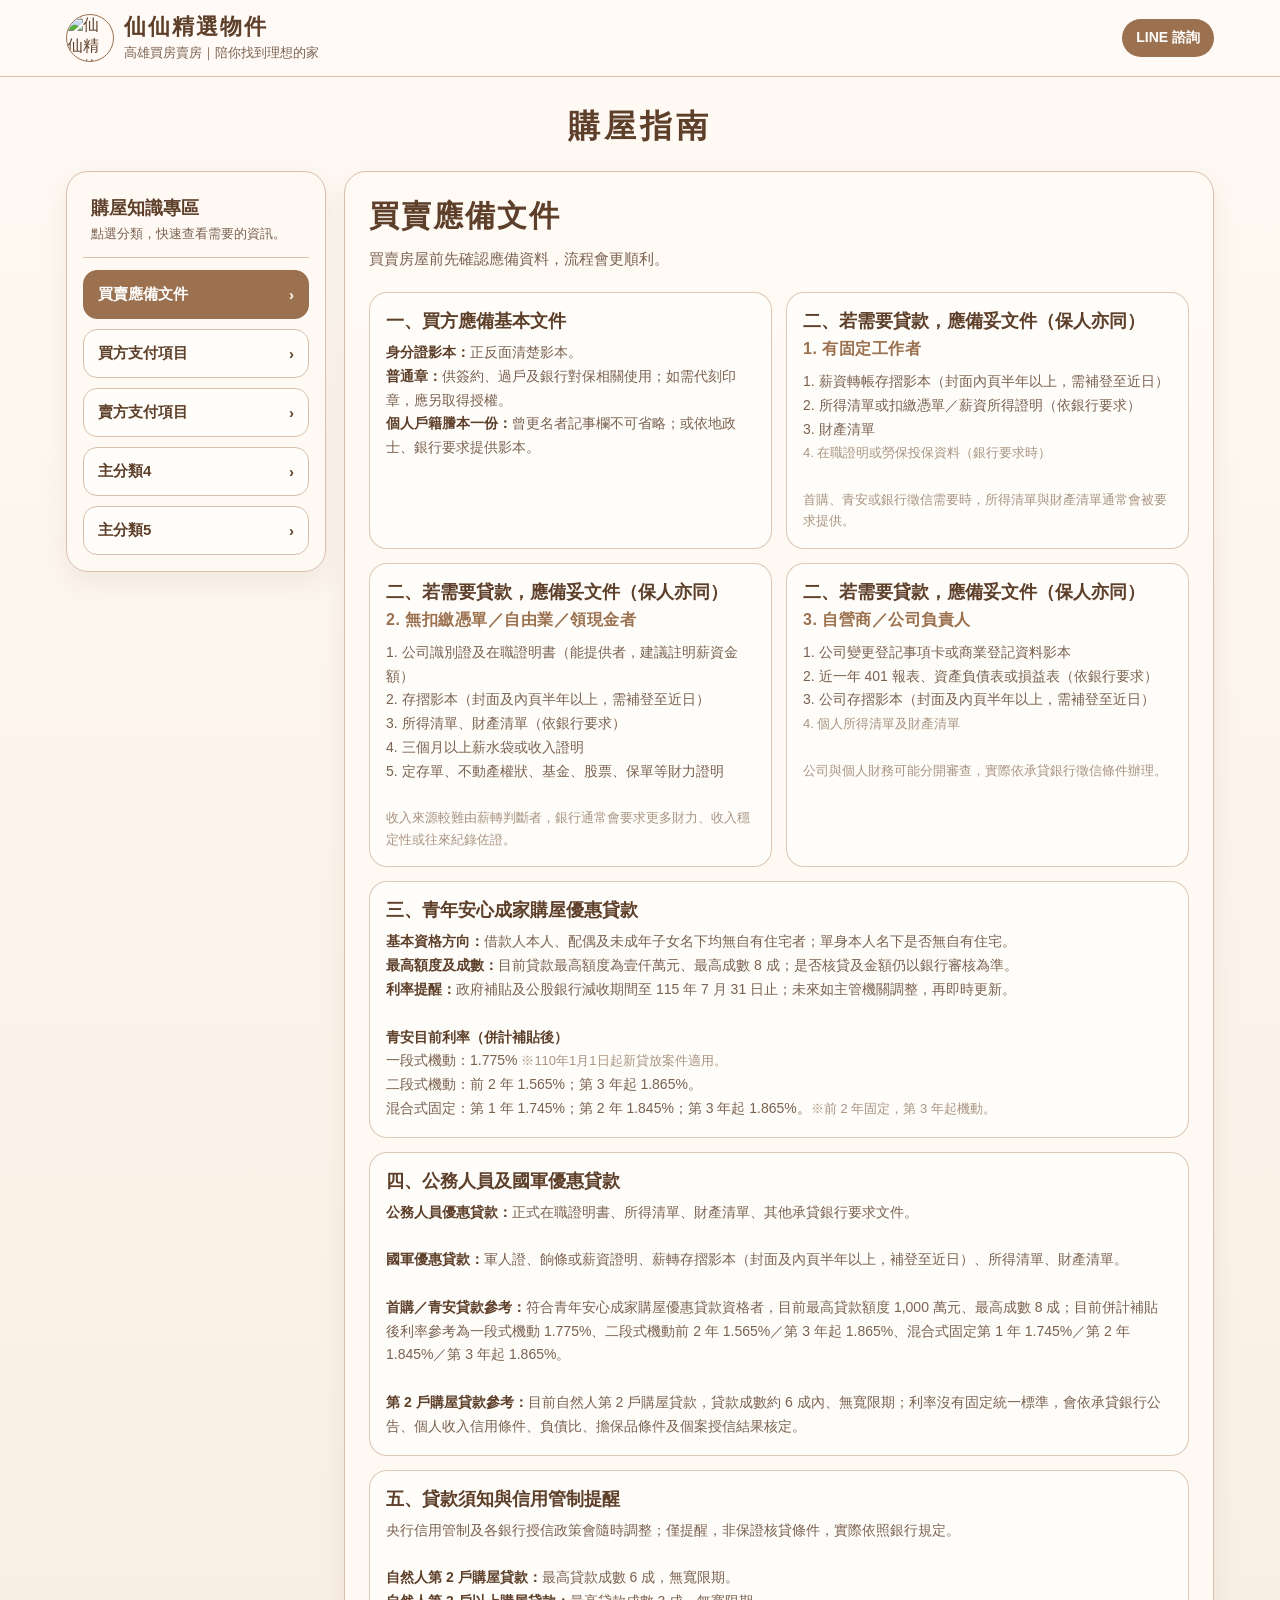
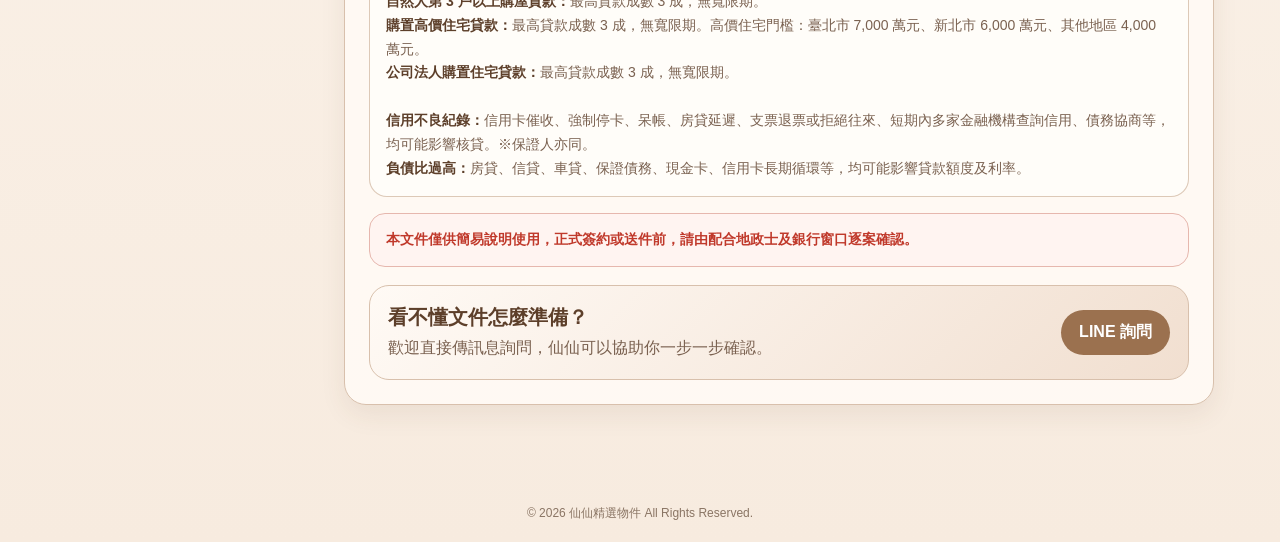
==== commit 5991e762: "Add files via upload" ====
--- a/guide.html
+++ b/guide.html
@@ -65,10 +65,28 @@
 .center-card h4{
   justify-content:center;
 }
+
+.logo-img{
+  width:48px;
+  height:48px;
+  border-radius:50%;
+  object-fit:cover;
+  border:1px solid var(--coffee);
+  background:#fffaf5;
+  flex:0 0 auto;
+  display:block;
+}
+@media(max-width:760px){
+  .logo-img{
+    width:44px;
+    height:44px;
+  }
+}
+
 </style>
 </head>
 <body>
-<header class="topbar"><div class="topbar-inner"><a class="brand" href="index.html"><div class="logo">仙仙</div><div><h1>仙仙精選物件</h1><p>高雄買房賣房｜陪你找到理想的家</p></div></a><a class="line-btn" href="https://lin.ee/5v29GoQ" target="_blank">LINE 諮詢</a></div></header>
+<header class="topbar"><div class="topbar-inner"><a class="brand" href="index.html"><img class="logo-img" src="images/logo.jpg?v=20260612logo" alt="仙仙精選物件 Logo"><div><h1>仙仙精選物件</h1><p>高雄買房賣房｜陪你找到理想的家</p></div></a><a class="line-btn" href="https://lin.ee/5v29GoQ" target="_blank">LINE 諮詢</a></div></header>
 <main class="page">
 <section class="page-title"><h2>購屋指南</h2></section>
 <div class="mobile-cats" id="mobileCats"></div>
